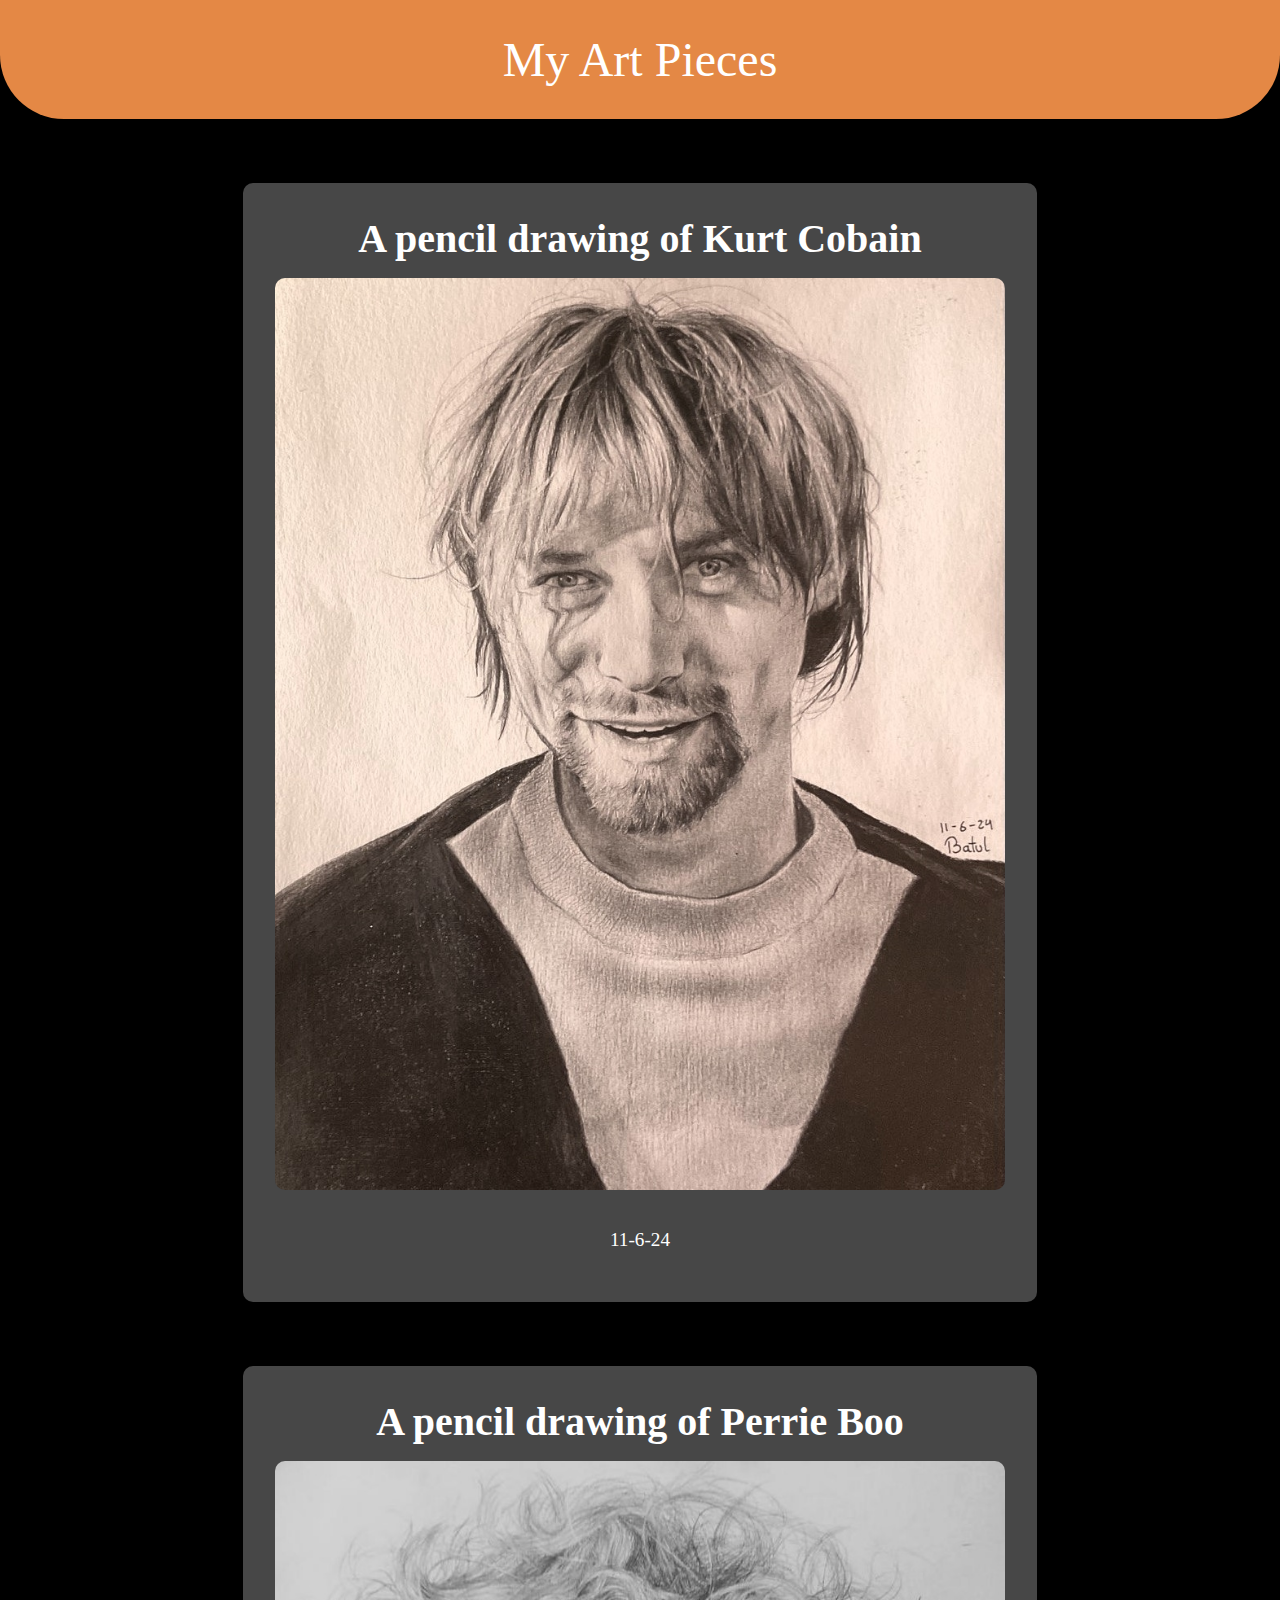
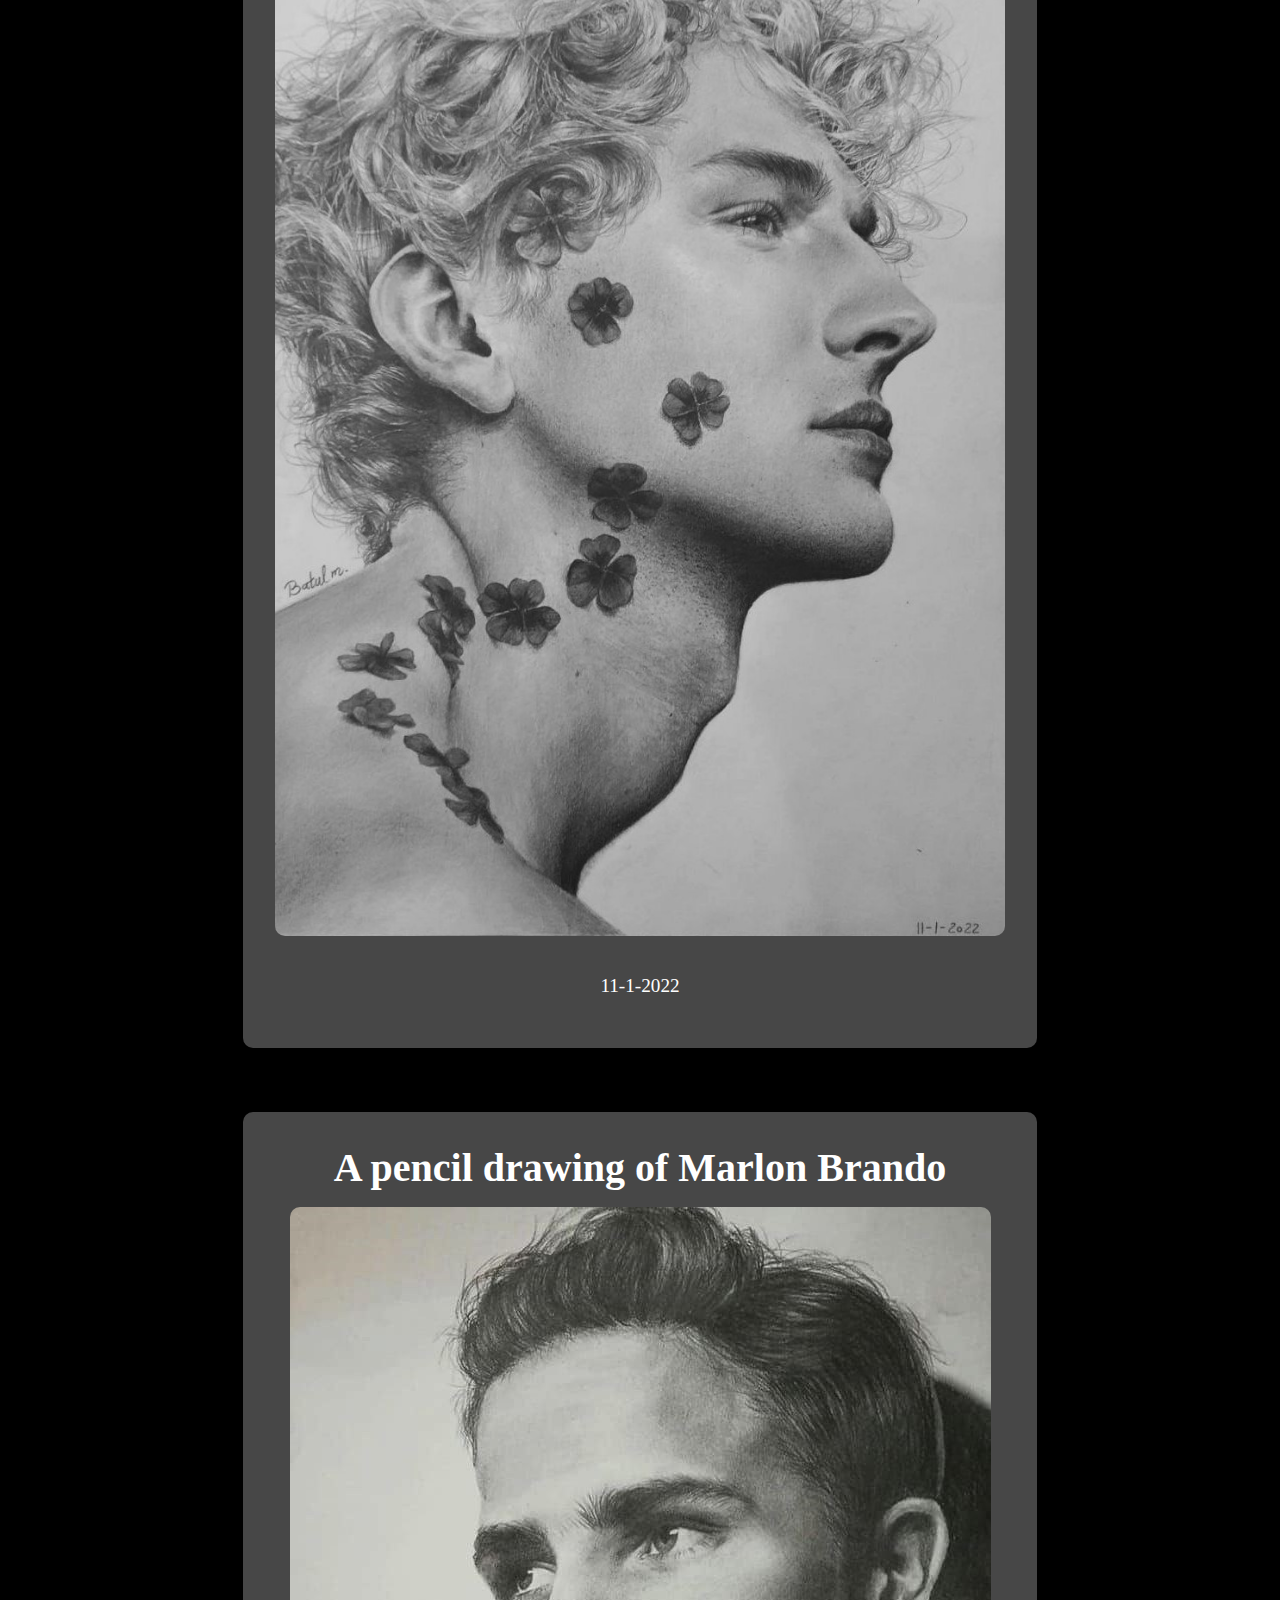
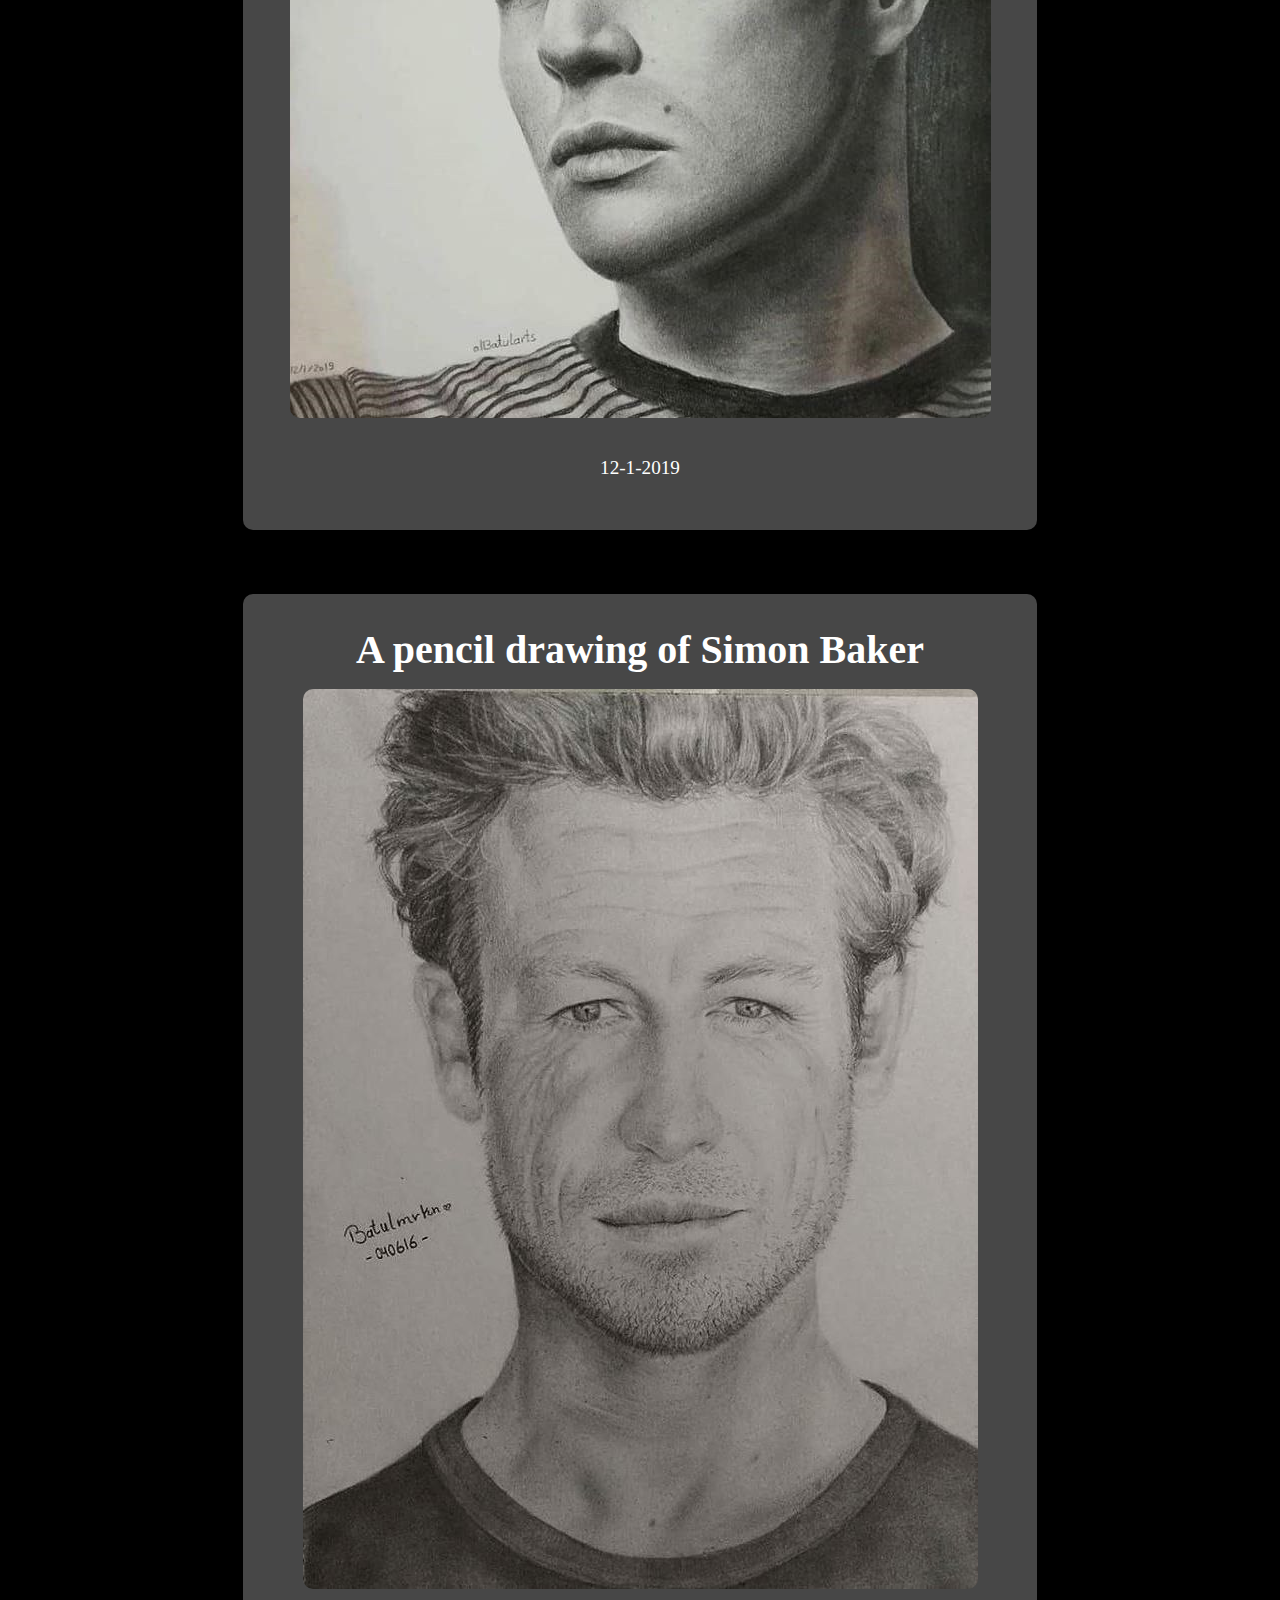
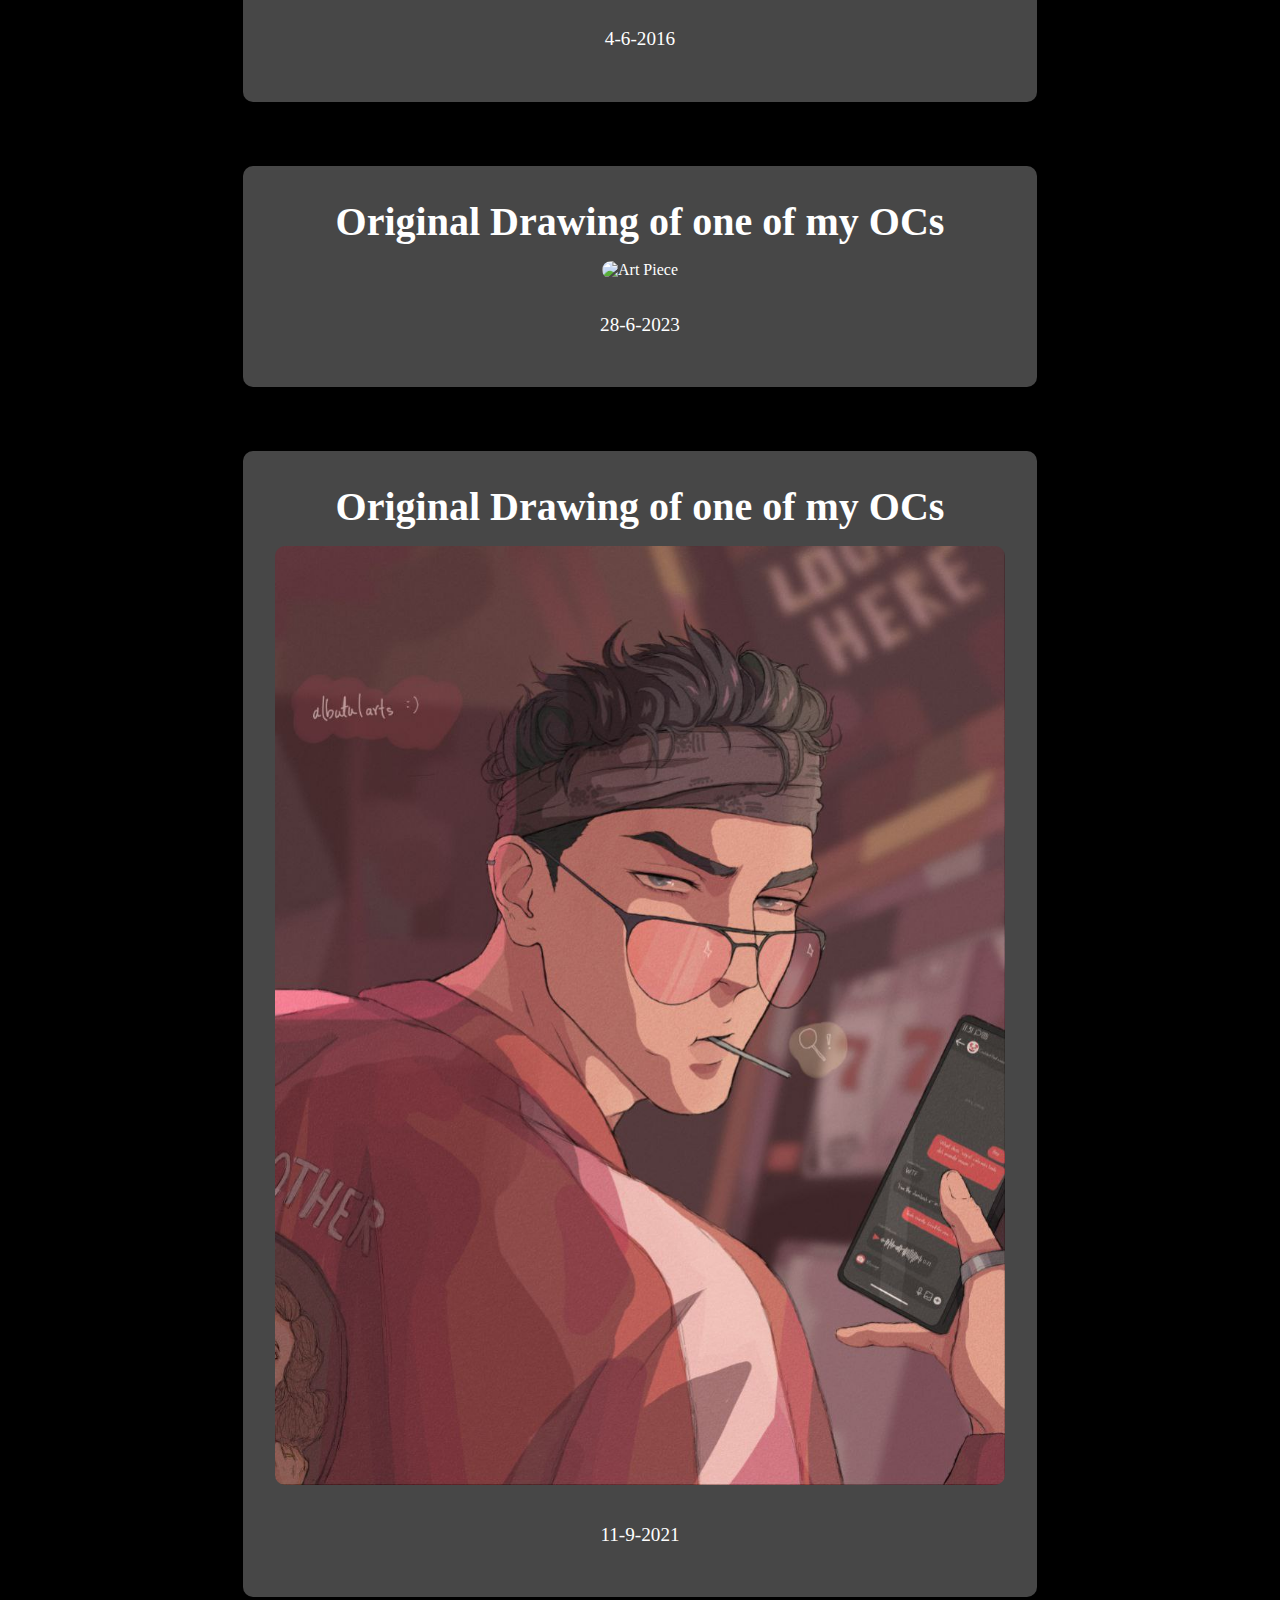
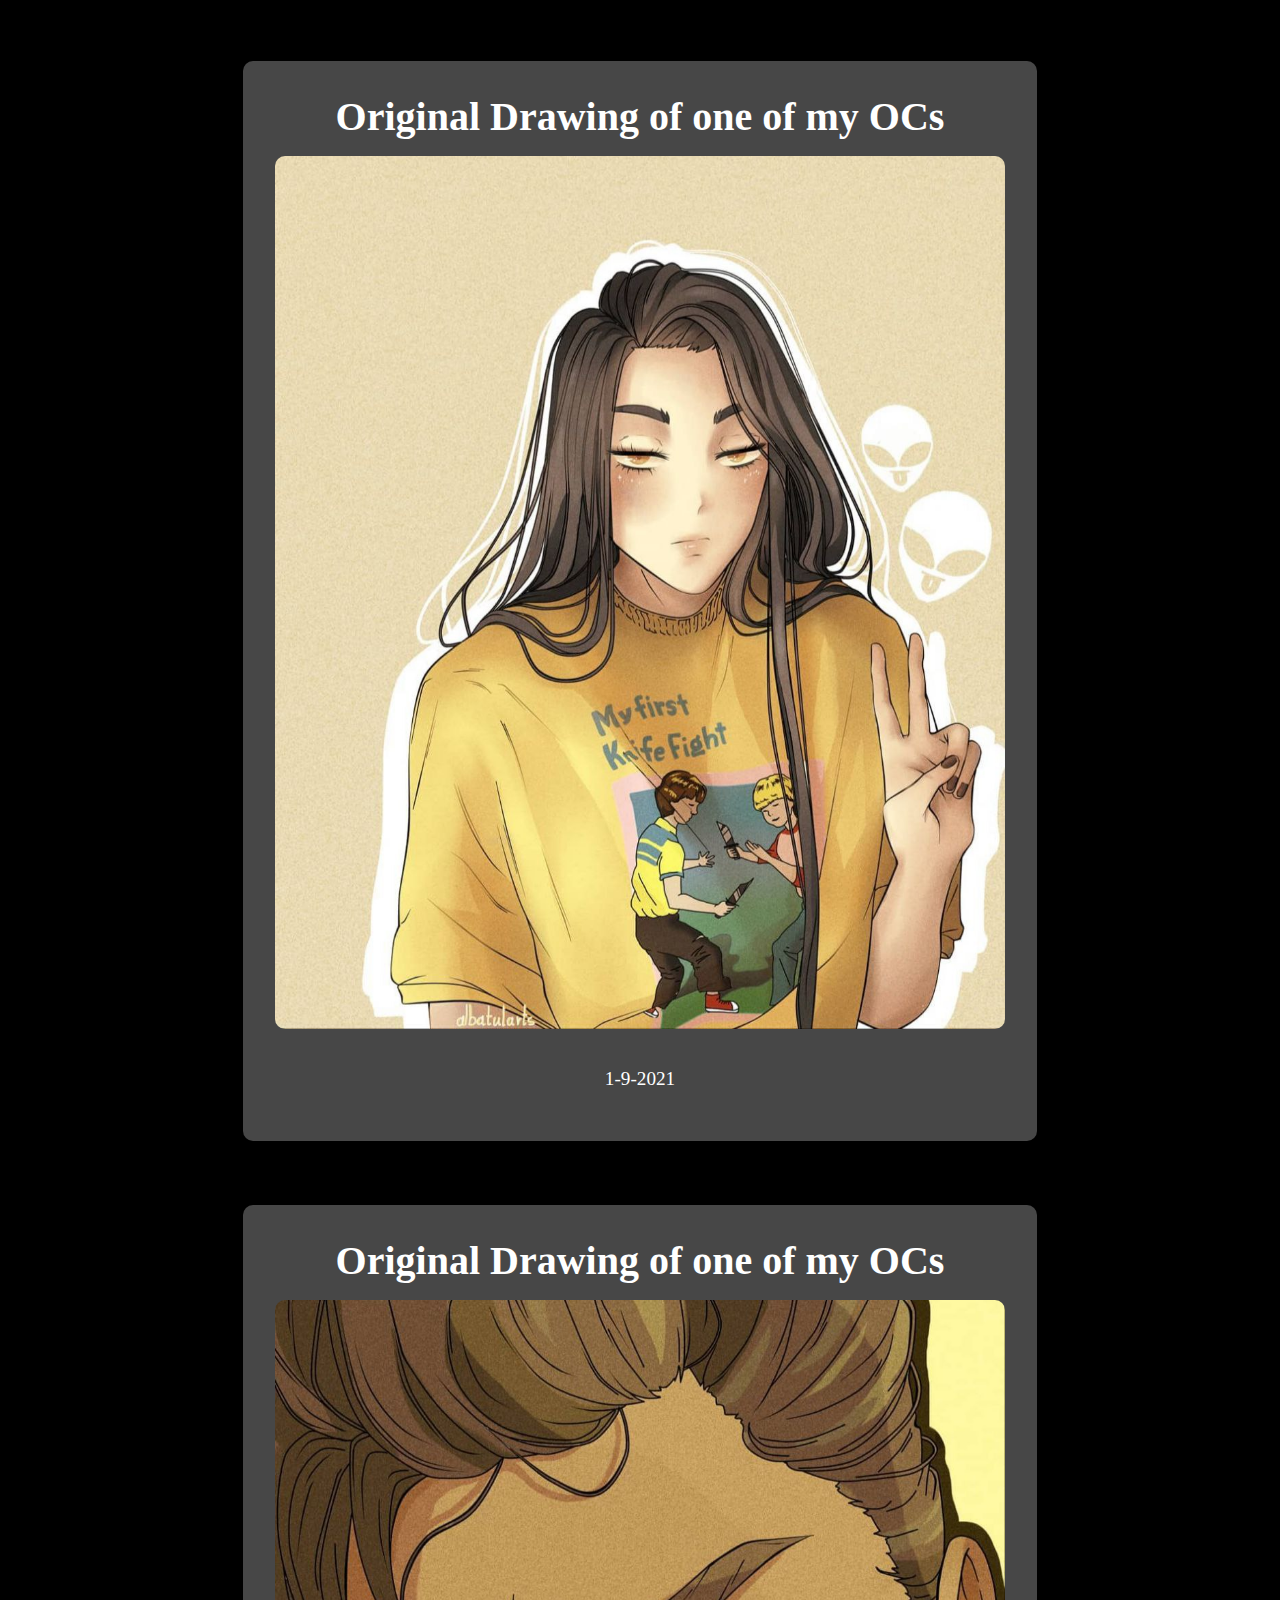
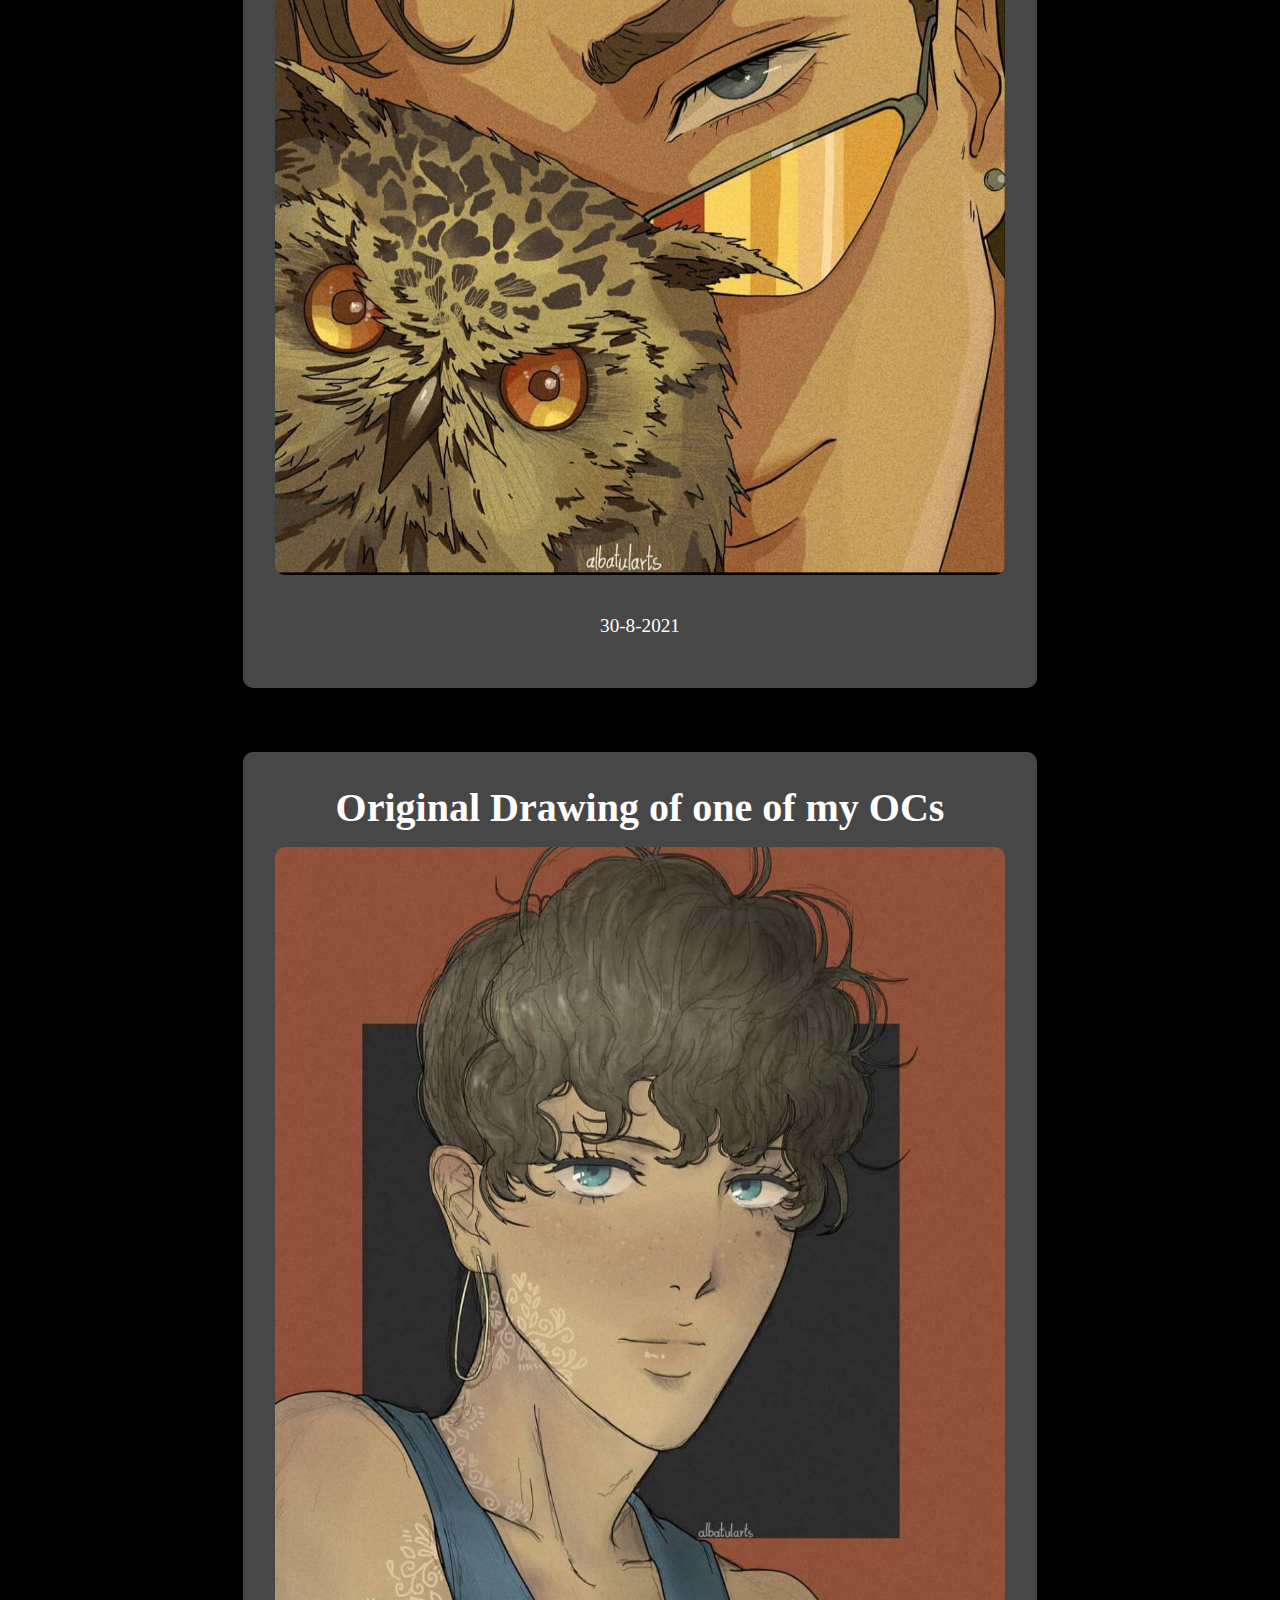
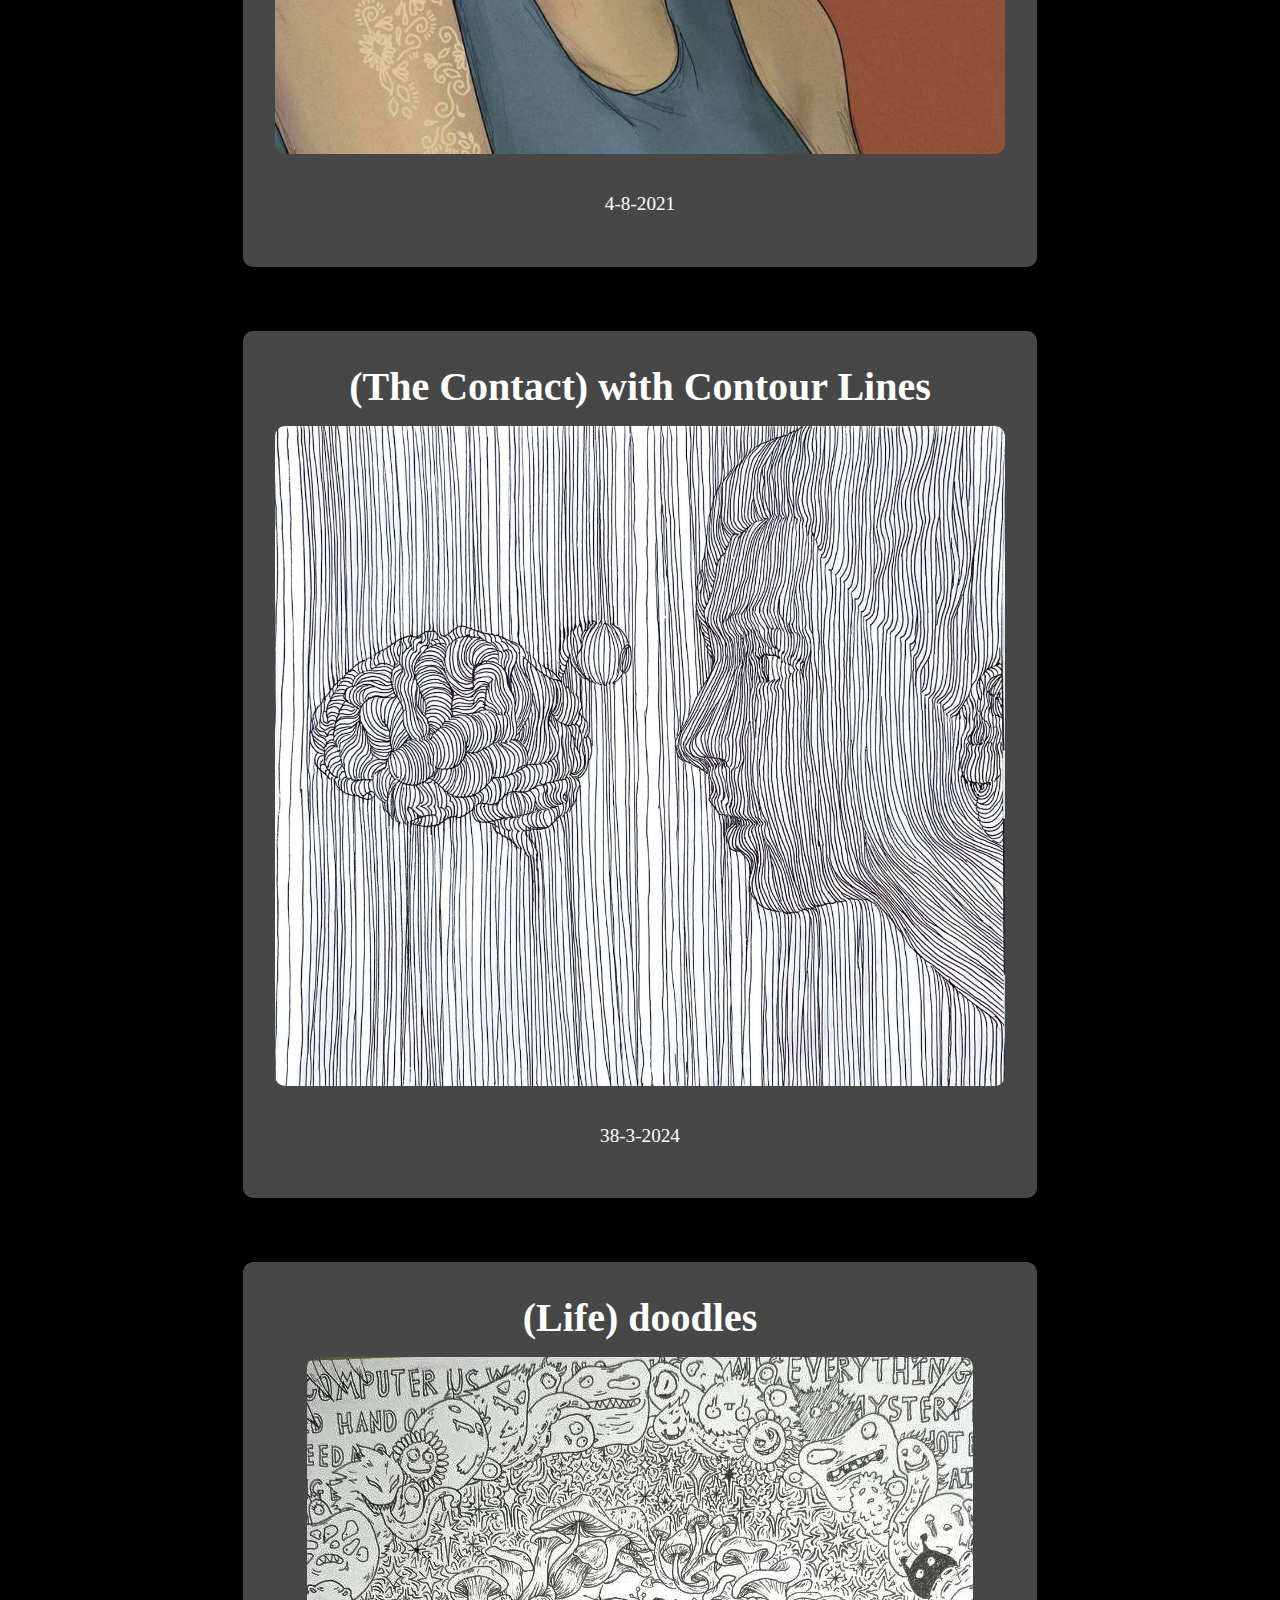
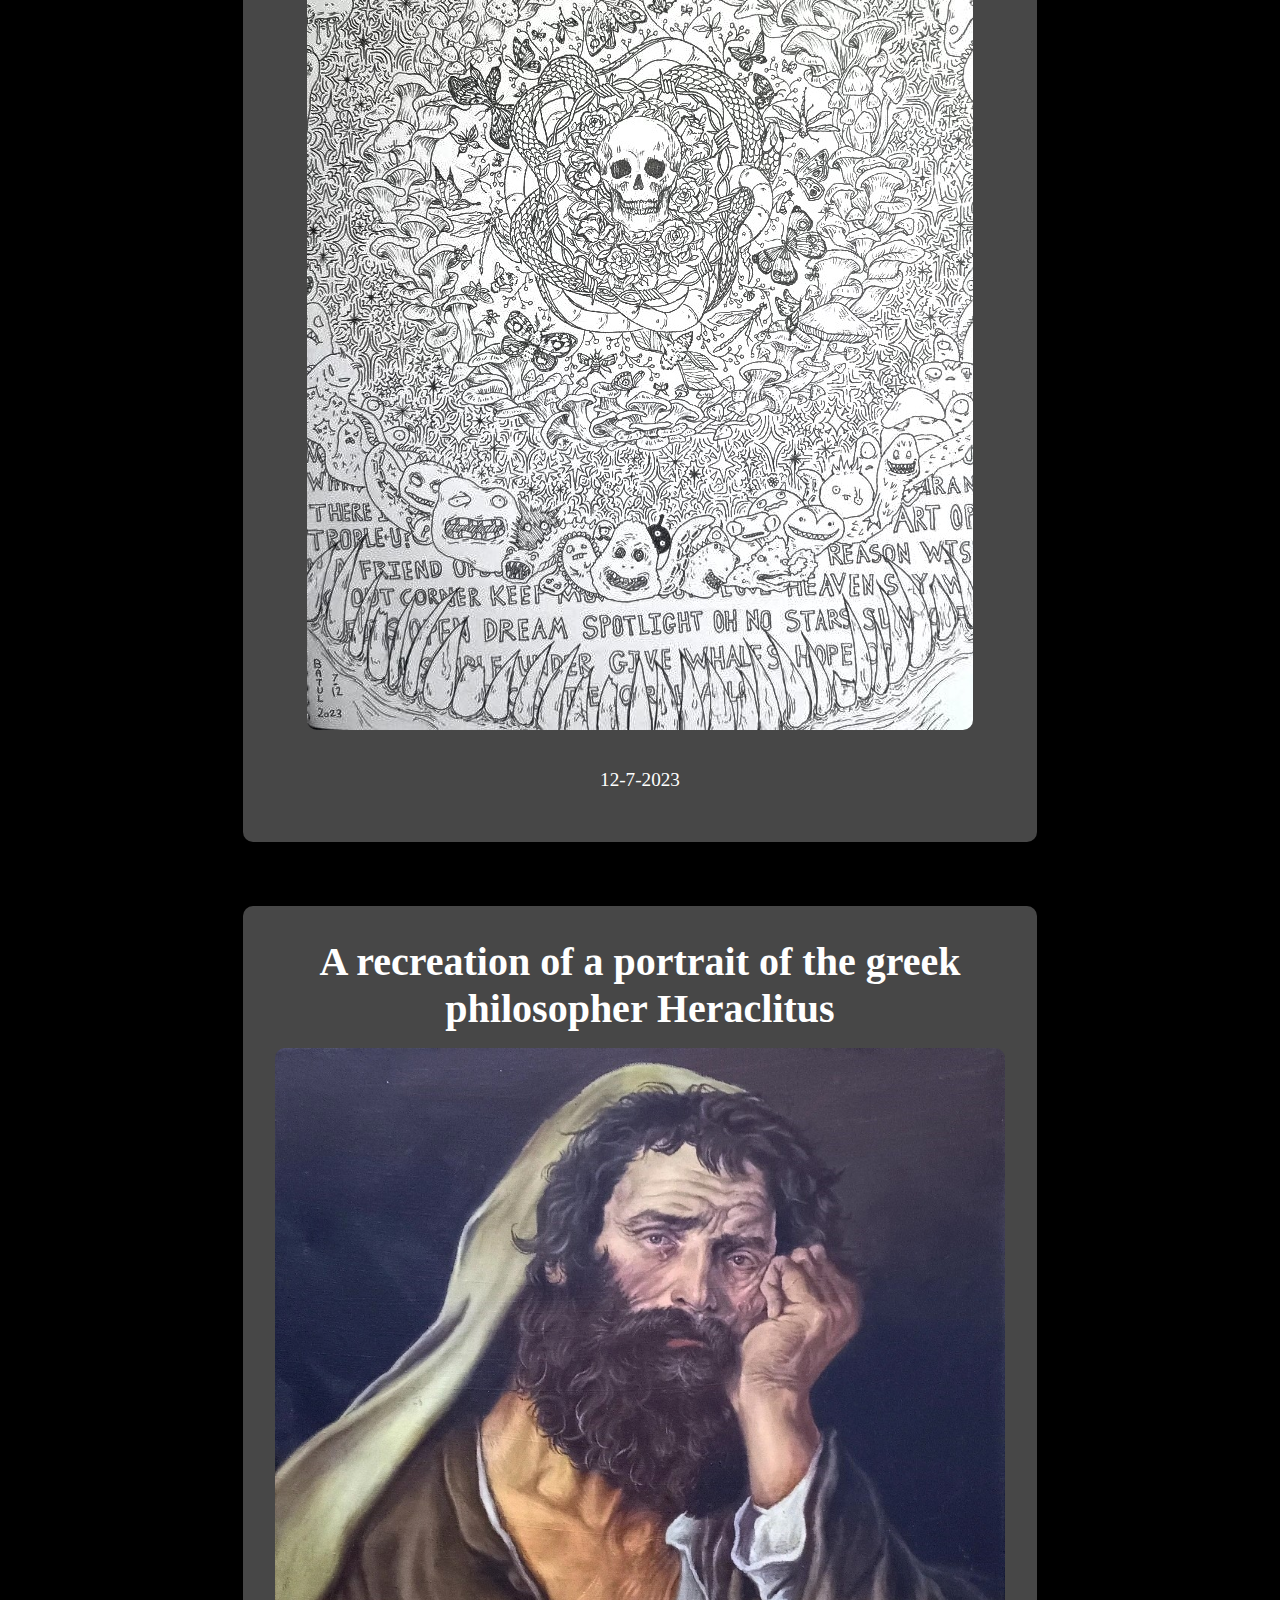
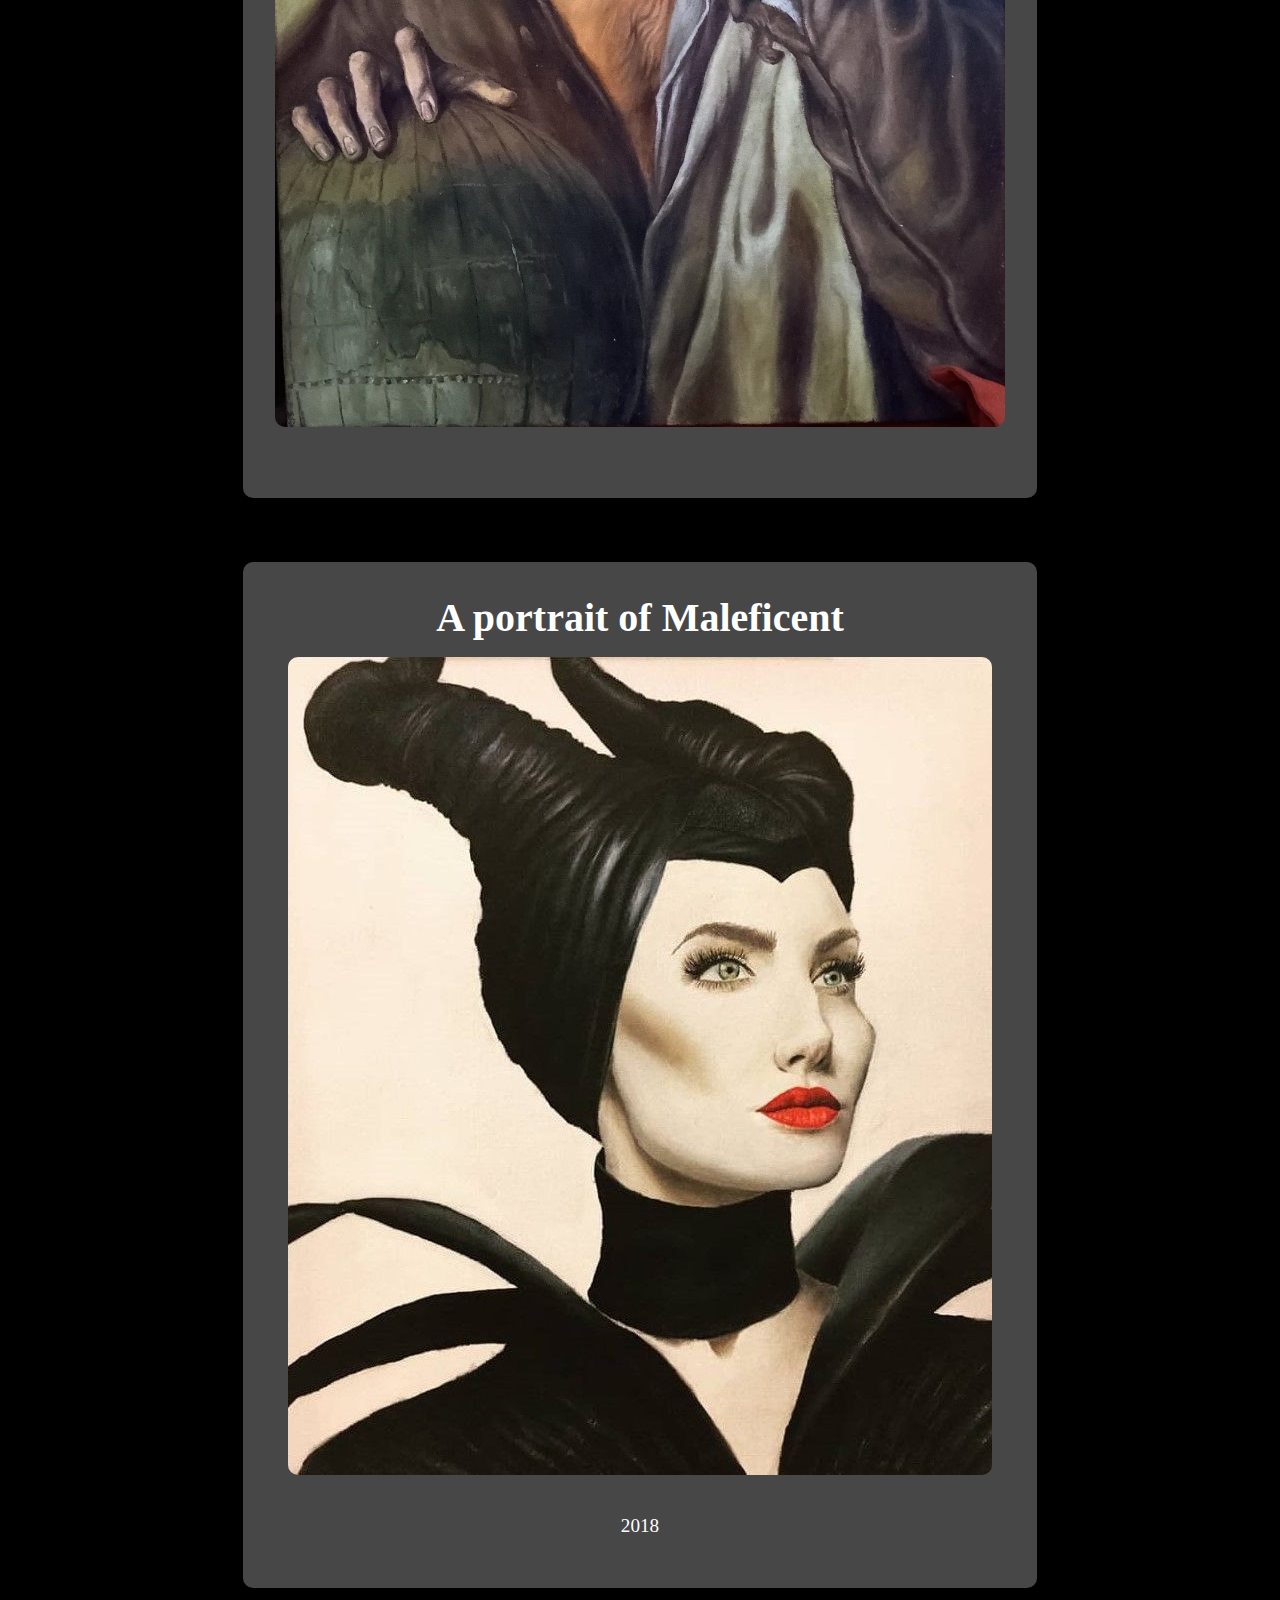
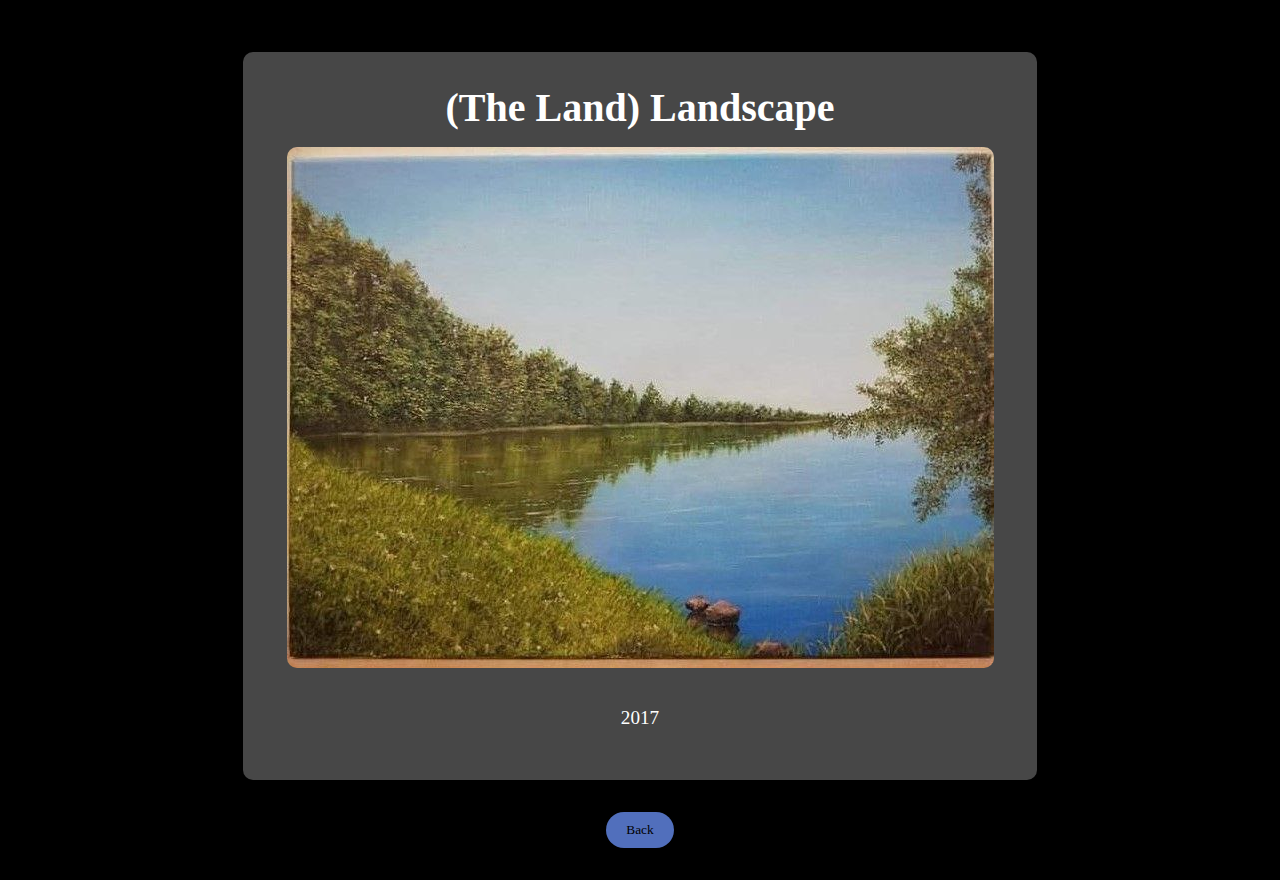
==== html/art.html @ e5536024 "test" ====
<!DOCTYPE html>
<html lang="en">

<head>
    <meta charset="UTF-8">
    <meta name="viewport" content="width=device-width, initial-scale=1.0">
    <title>My Art Pieces</title>
    <link rel="stylesheet" href="../css/style2.css">
</head>

<body>
    <header>
        My Art Pieces
    </header>
    <main>
        <section>
            <h2>A pencil drawing of Kurt Cobain</h2>
            <img src="../img/kurt.jpg" alt="Art Piece">
            <p>11-6-24</p>
        </section>
        <section>
            <h2>A pencil drawing of Perrie Boo</h2>
            <img src="../img/pencilguy.jpeg" alt="Art Piece">
            <p>11-1-2022</p>
        </section>
        <section>
            <h2>A pencil drawing of Marlon Brando</h2>
            <img src="../img/brando.jpeg" alt="Art Piece">
            <p>12-1-2019</p>
        </section>
        <section>
            <h2>A pencil drawing of Simon Baker</h2>
            <img src="../img/simon.jpeg" alt="Art Piece">
            <p>4-6-2016</p>
        </section>


        <section>
            <h2>Original Drawing of one of my OCs</h2>
            <img src="../img/guitarguy.jpg" alt="Art Piece">
            <p>28-6-2023</p>
        </section>
        <section>
            <h2>Original Drawing of one of my OCs</h2>
            <img src="../img/redguy.jpeg" alt="Art Piece">
            <p>11-9-2021</p>
        </section>
        <section>
            <h2>Original Drawing of one of my OCs</h2>
            <img src="../img/yellowgirl.jpeg" alt="Art Piece">
            <p>1-9-2021</p>
        </section>
        <section>
            <h2>Original Drawing of one of my OCs</h2>
            <img src="../img/owlguy.jpeg" alt="Art Piece">
            <p>30-8-2021</p>
        </section>
        <section>
            <h2>Original Drawing of one of my OCs</h2>
            <img src="../img/bluegirl.jpeg" alt="Art Piece">
            <p>4-8-2021</p>
        </section>


        <section>
            <h2>(The Contact) with Contour Lines</h2>
            <img src="../img/lines.jpeg" alt="Art Piece">
            <p>38-3-2024</p>
        </section>
        <section>
            <h2>(Life) doodles</h2>
            <img src="../img/doodle.jpeg" alt="Art Piece">
            <p>12-7-2023</p>
        </section>

        <section>
            <h2>A recreation of a portrait of the greek philosopher Heraclitus </h2>
            <img src="../img/heraclitus.jpg" alt="Art Piece">
            <p></p>
        </section>
        <section>
            <h2>A portrait of Maleficent</h2>
            <img src="../img/malif.jpeg" alt="Art Piece">
            <p>2018</p>
        </section>
        <section>
            <h2>(The Land) Landscape</h2>
            <img src="../img/land.jpeg" alt="Art Piece">
            <p>2017</p>
        </section>
        <a href="../home.html">
            <button>Back</button>
        </a>
    </main>

</body>

</html>
---- css/style2.css ----
:root {
    --primary: #474747;
    --secondary: #516FBC;
    --third: #000000;
    --forth: #E48845;
    --fifth: #ffffff;
}

body {
    margin: 0;
    padding: 0;
    background-color: var(--third);
    color: var(--fifth);

}

header {
    background-color: var(--forth);
    color: var(--fifth);
    padding: 2rem;
    text-align: center;
    font-size: 3rem;
    border-radius: 0rem 0rem 4rem 4rem;
    font-family: 'broadway';

}

main {
    padding: 2rem;
    display: flex;
    flex-direction: column;
    align-items: center;
}

section {
    width: 60%;
    max-width: 1200px;
    margin: 2rem 0;
    background-color: var(--primary);
    border-radius: 10px;
    box-shadow: 0 4px 8px rgba(0, 0, 0, 0.1);
    padding: 2rem;
    text-align: center;
}

h2 {
    font-size: 2.5em;
    color: var(--fifth);
    margin-bottom: 1rem;
    margin-top: 0rem;
    font-family: 'broadway';

}

p {
    font-size: 1.2em;
    color: var(--fifth);
    font-family: Copperplate, "Copperplate Gothic", fantasy;

}

img {
    max-width: 100%;
    border-radius: 10px;
    margin-bottom: 1rem;
}

button {
    padding: 10px 20px;
    border: none;
    background: var(--secondary);
    color: var(--third);
    border-radius: 2rem;
    cursor: pointer;
    transition: background 0.3s;
    font-family: Copperplate, "Copperplate Gothic", fantasy;

}

button:hover {
    background: var(--fifth);
}

.icon-link {
    font-size: 2em;
    color: var(--secondary);
    transition: transform 0.3s, color 0.3s;
}

.icon-link:hover {
    transform: scale(1.1);
    color: var(--forth);
}
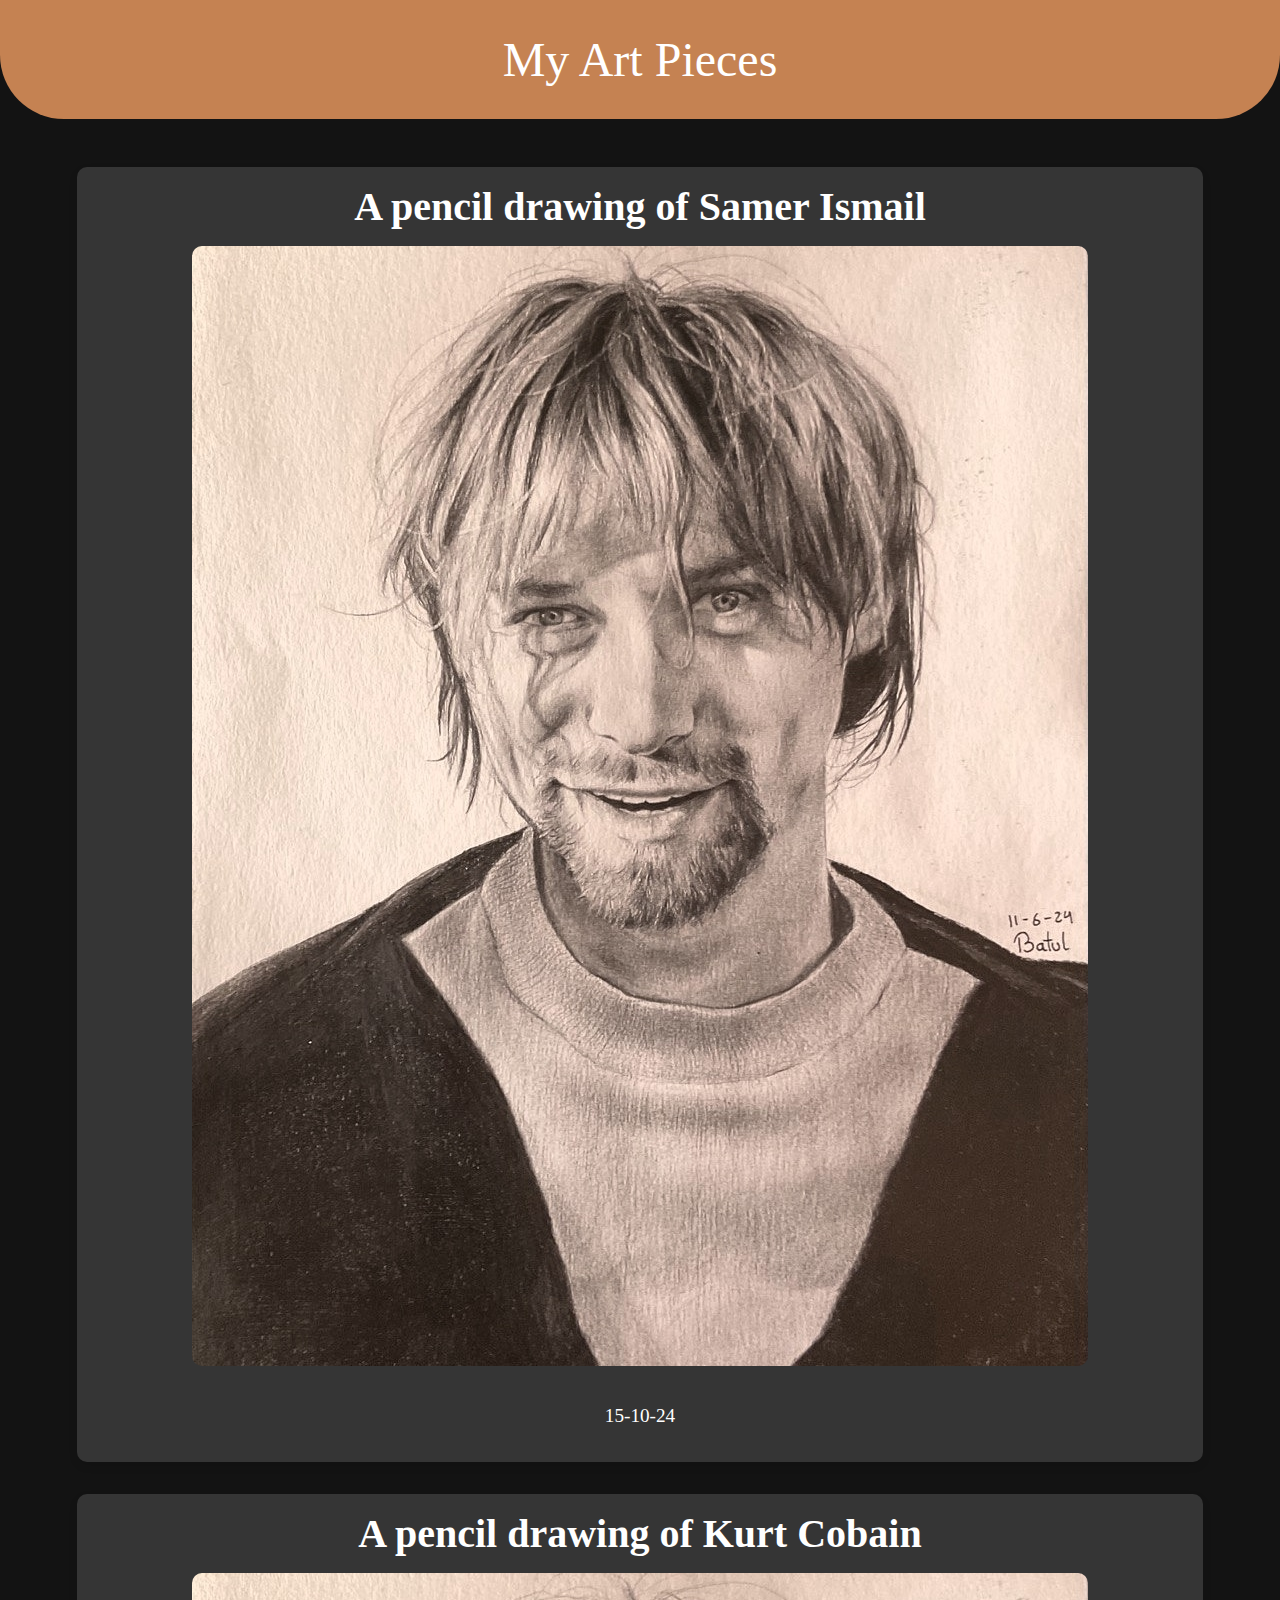
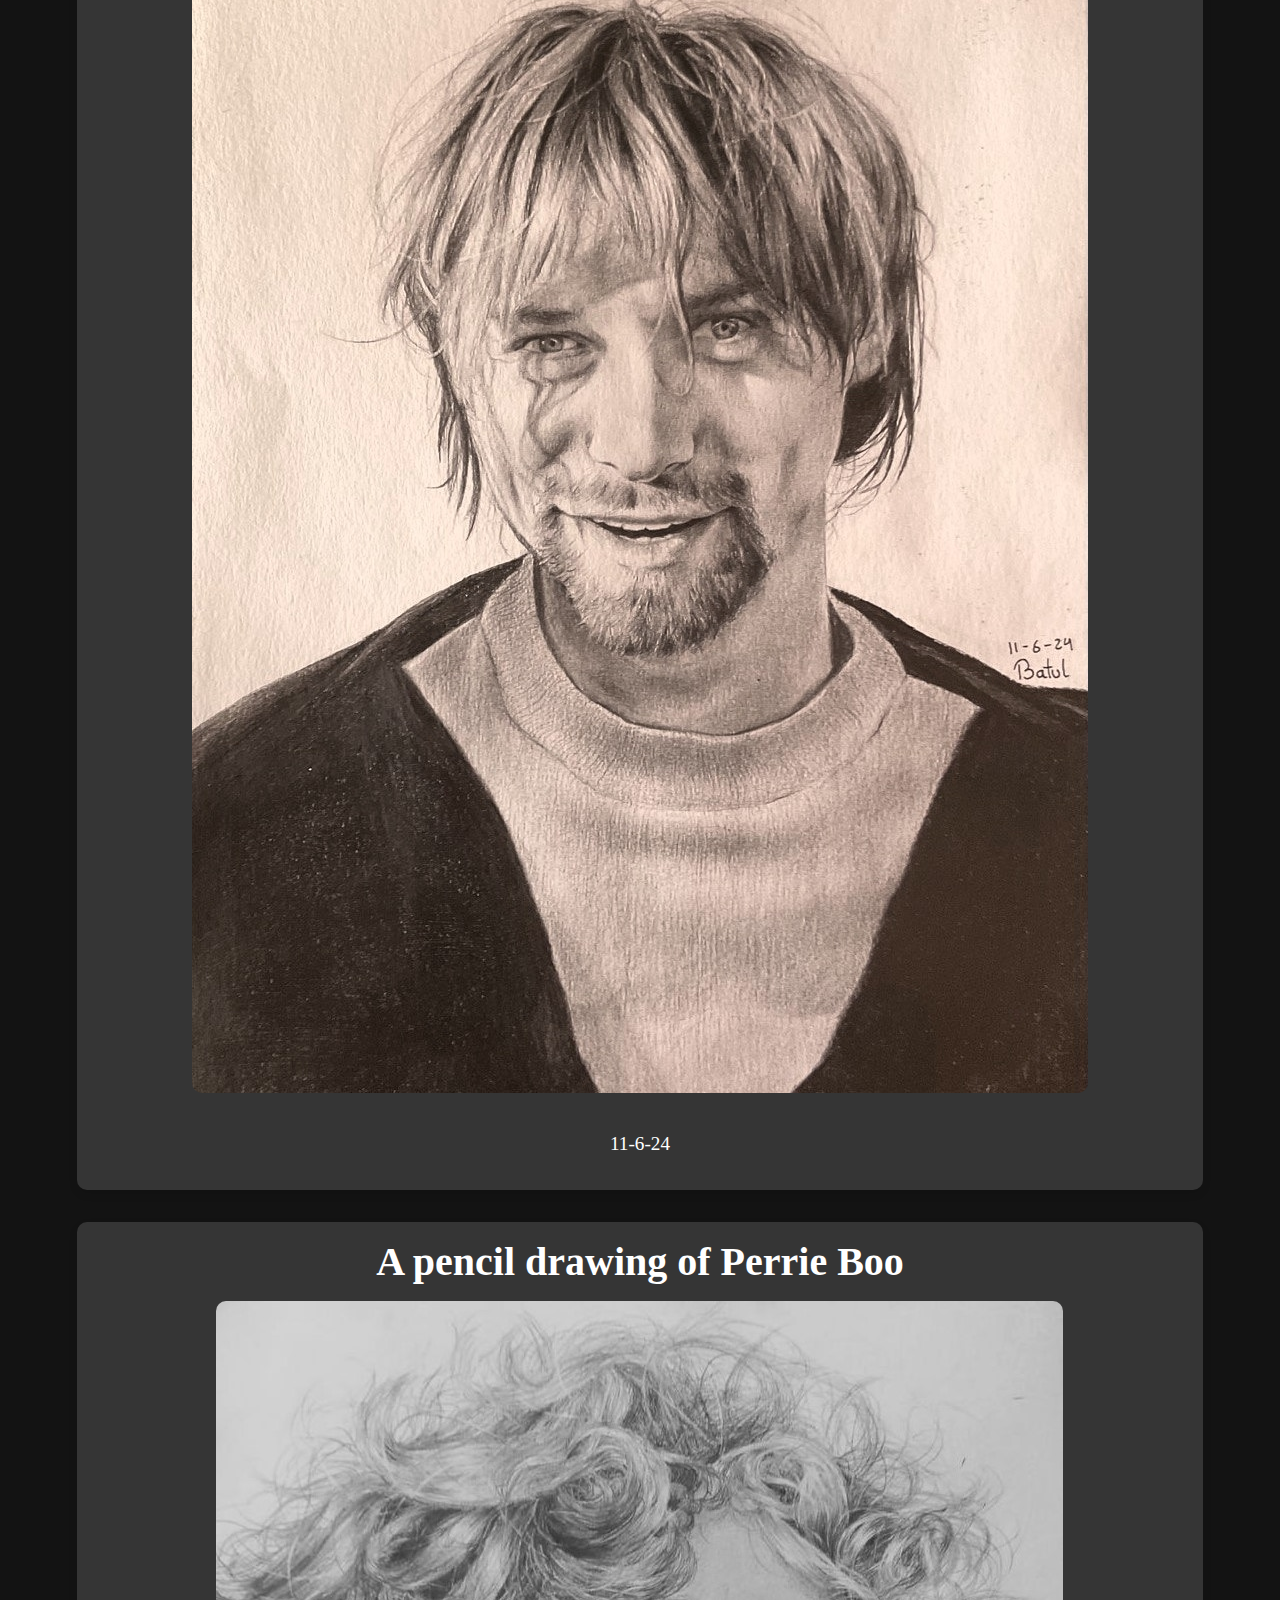
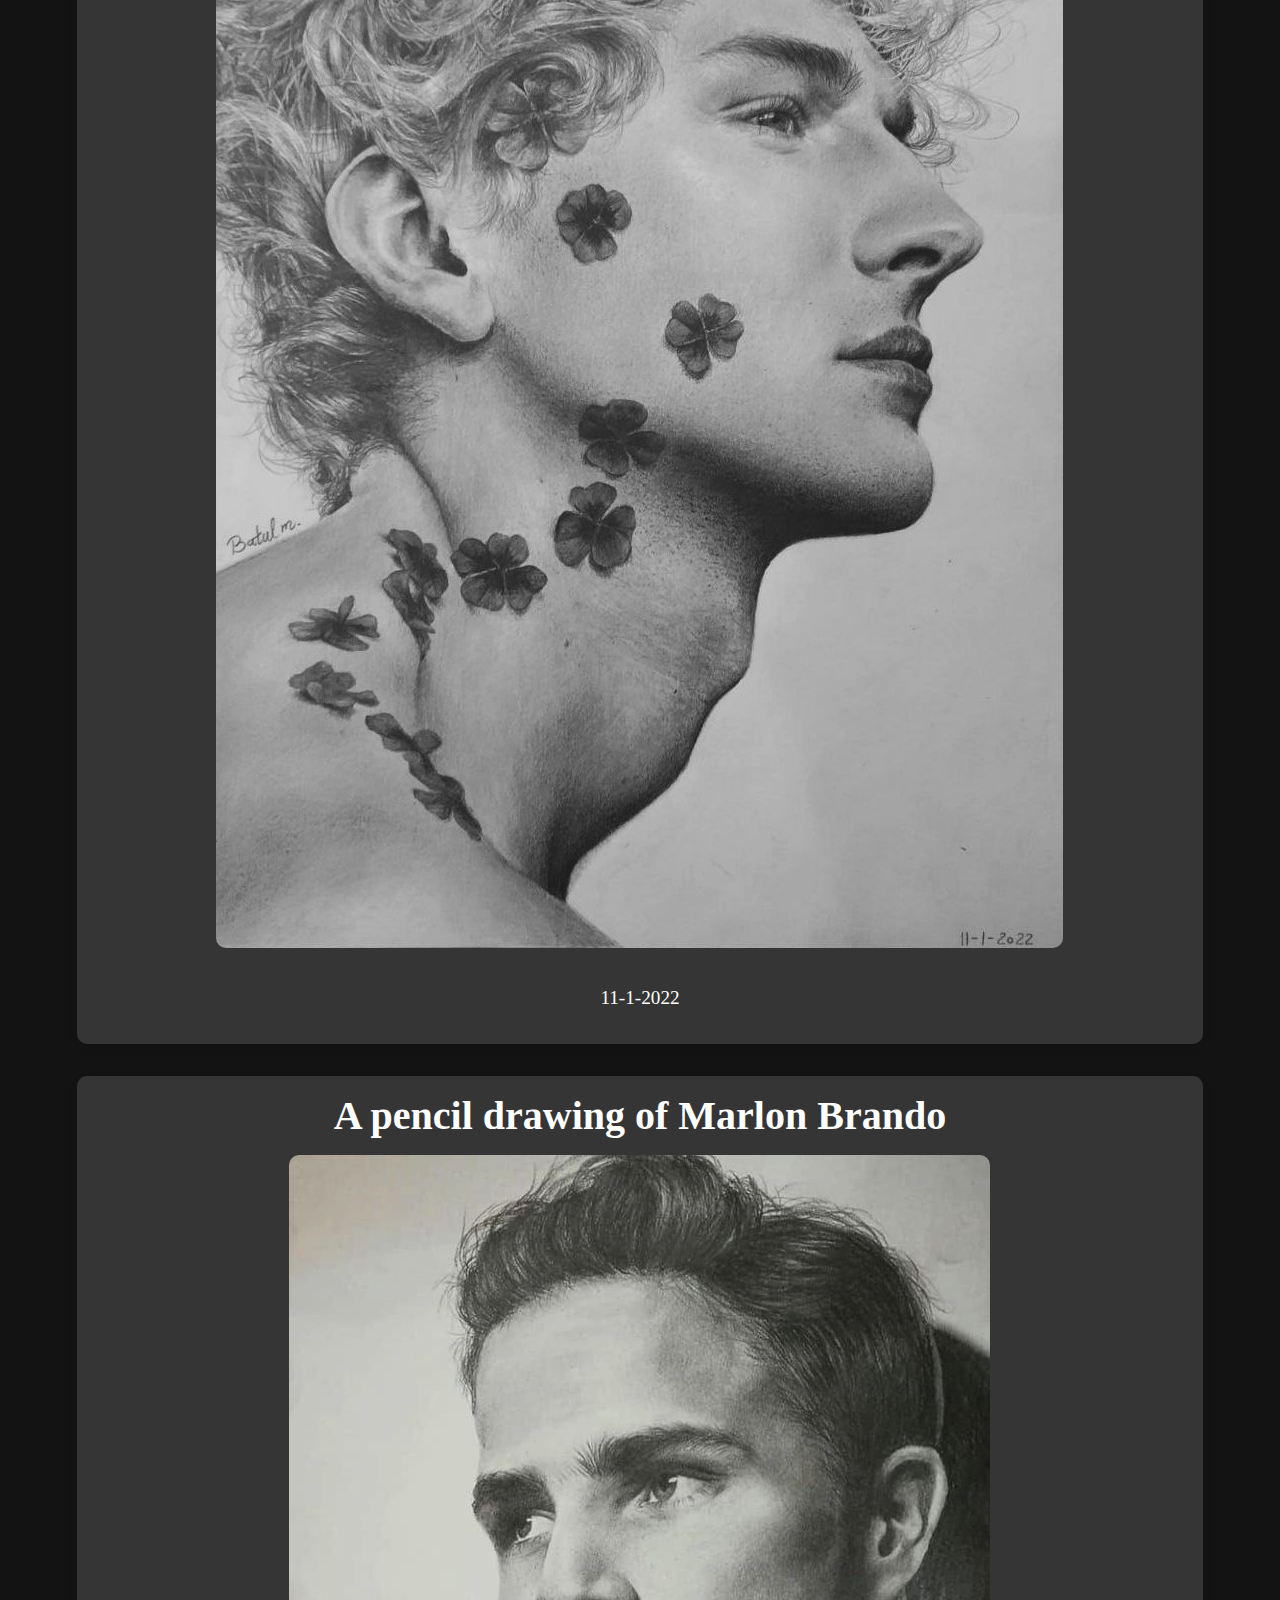
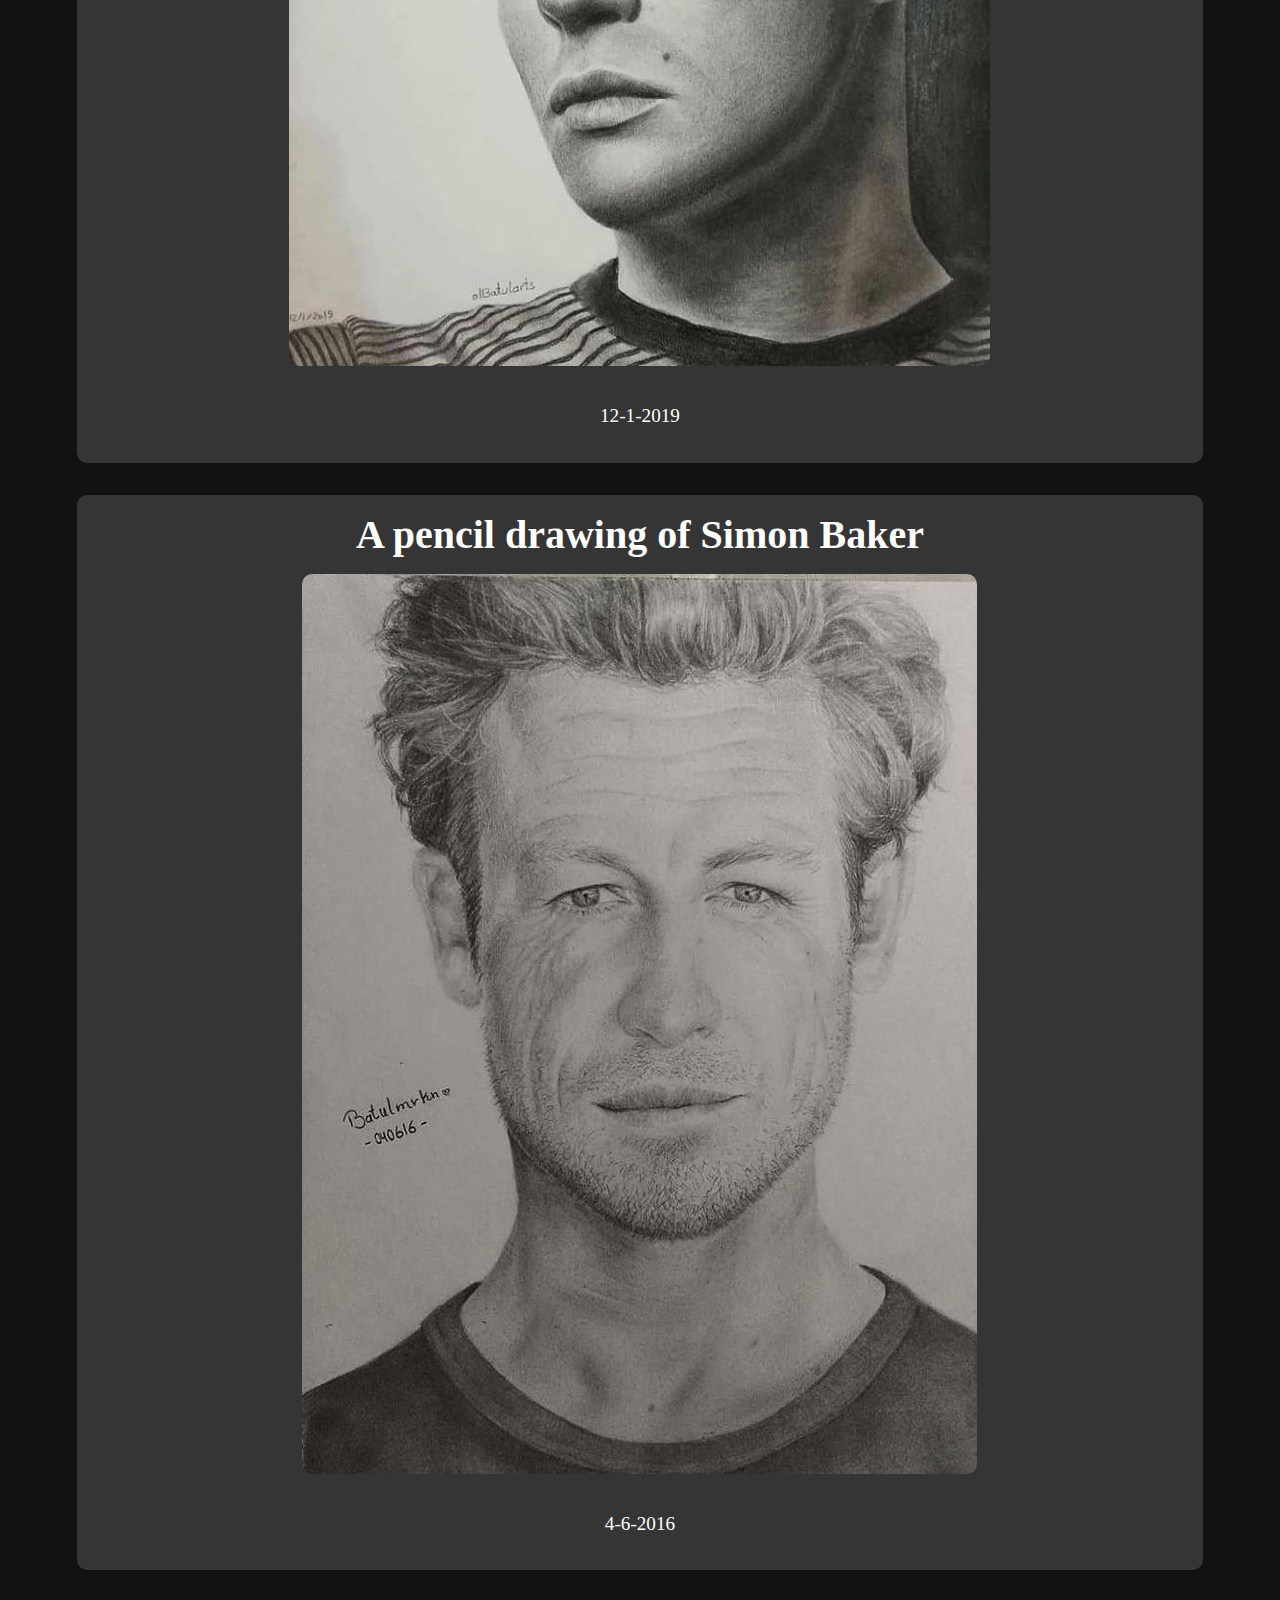
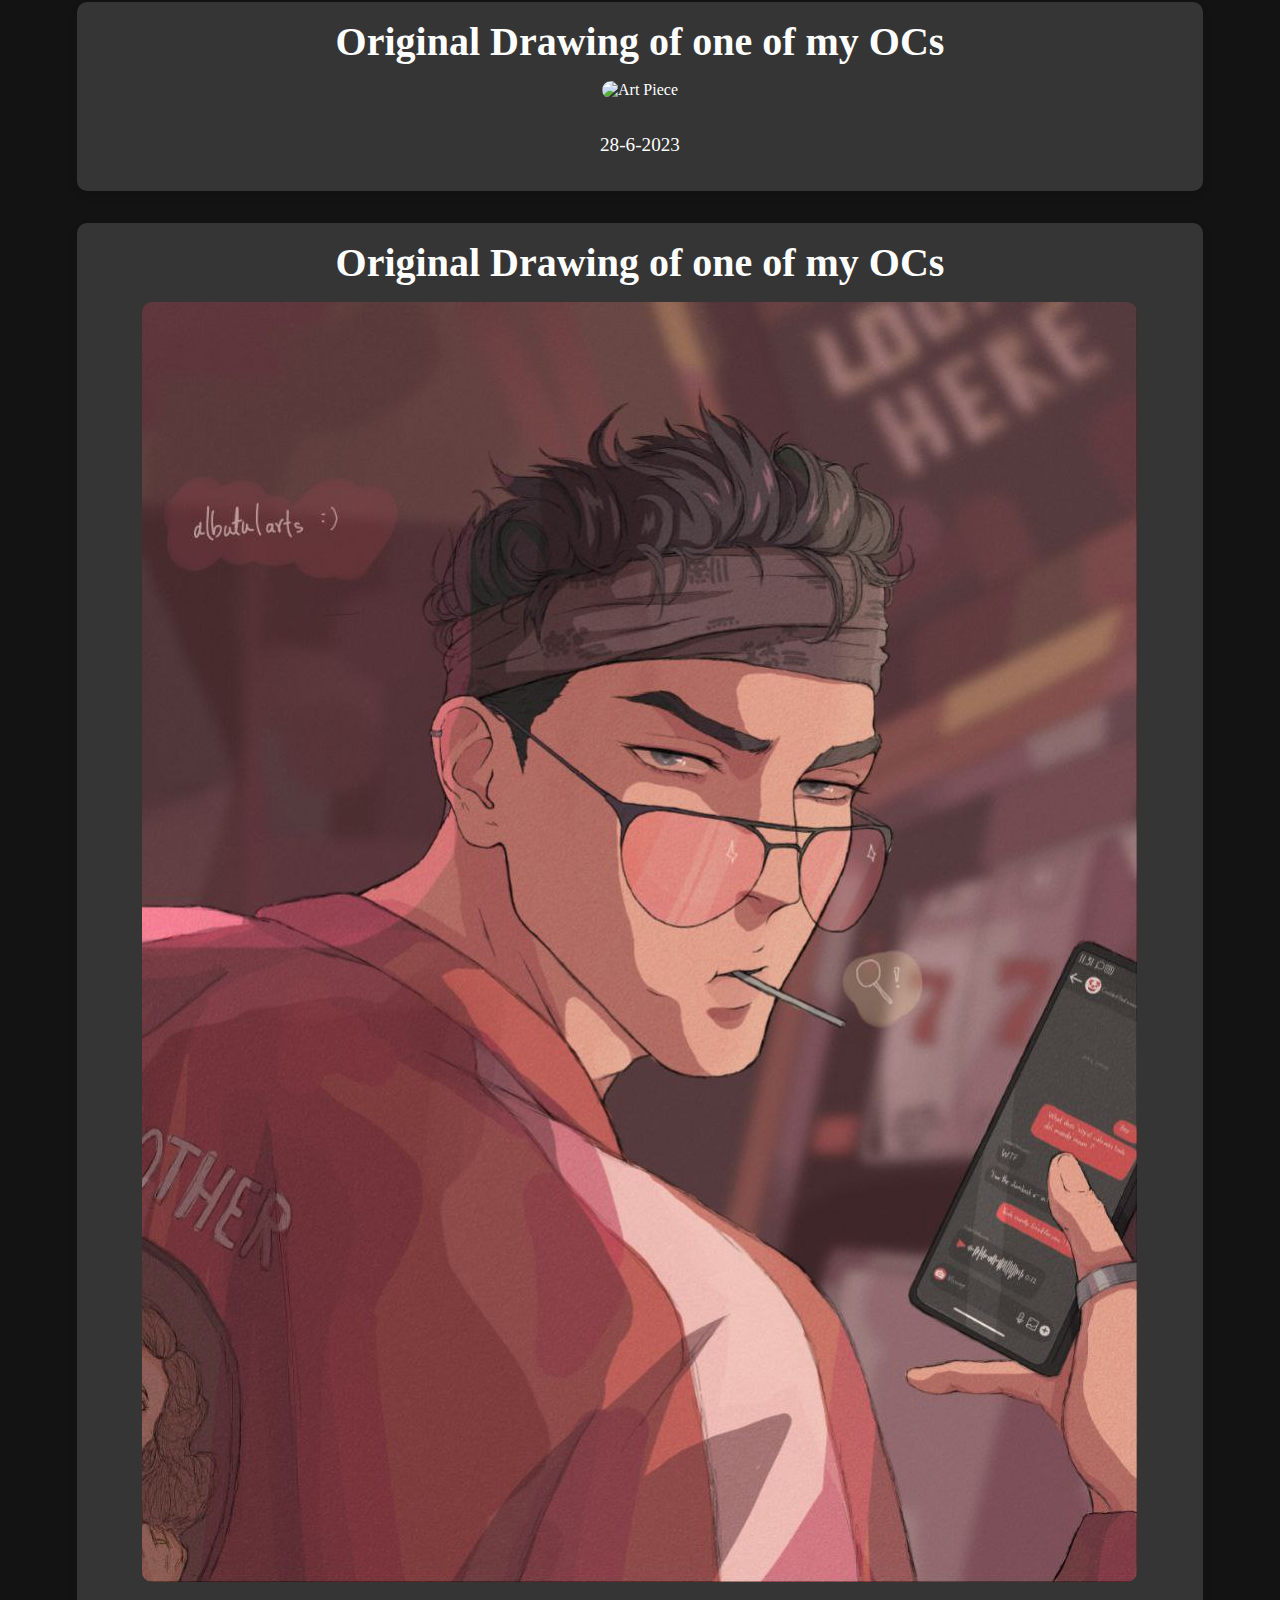
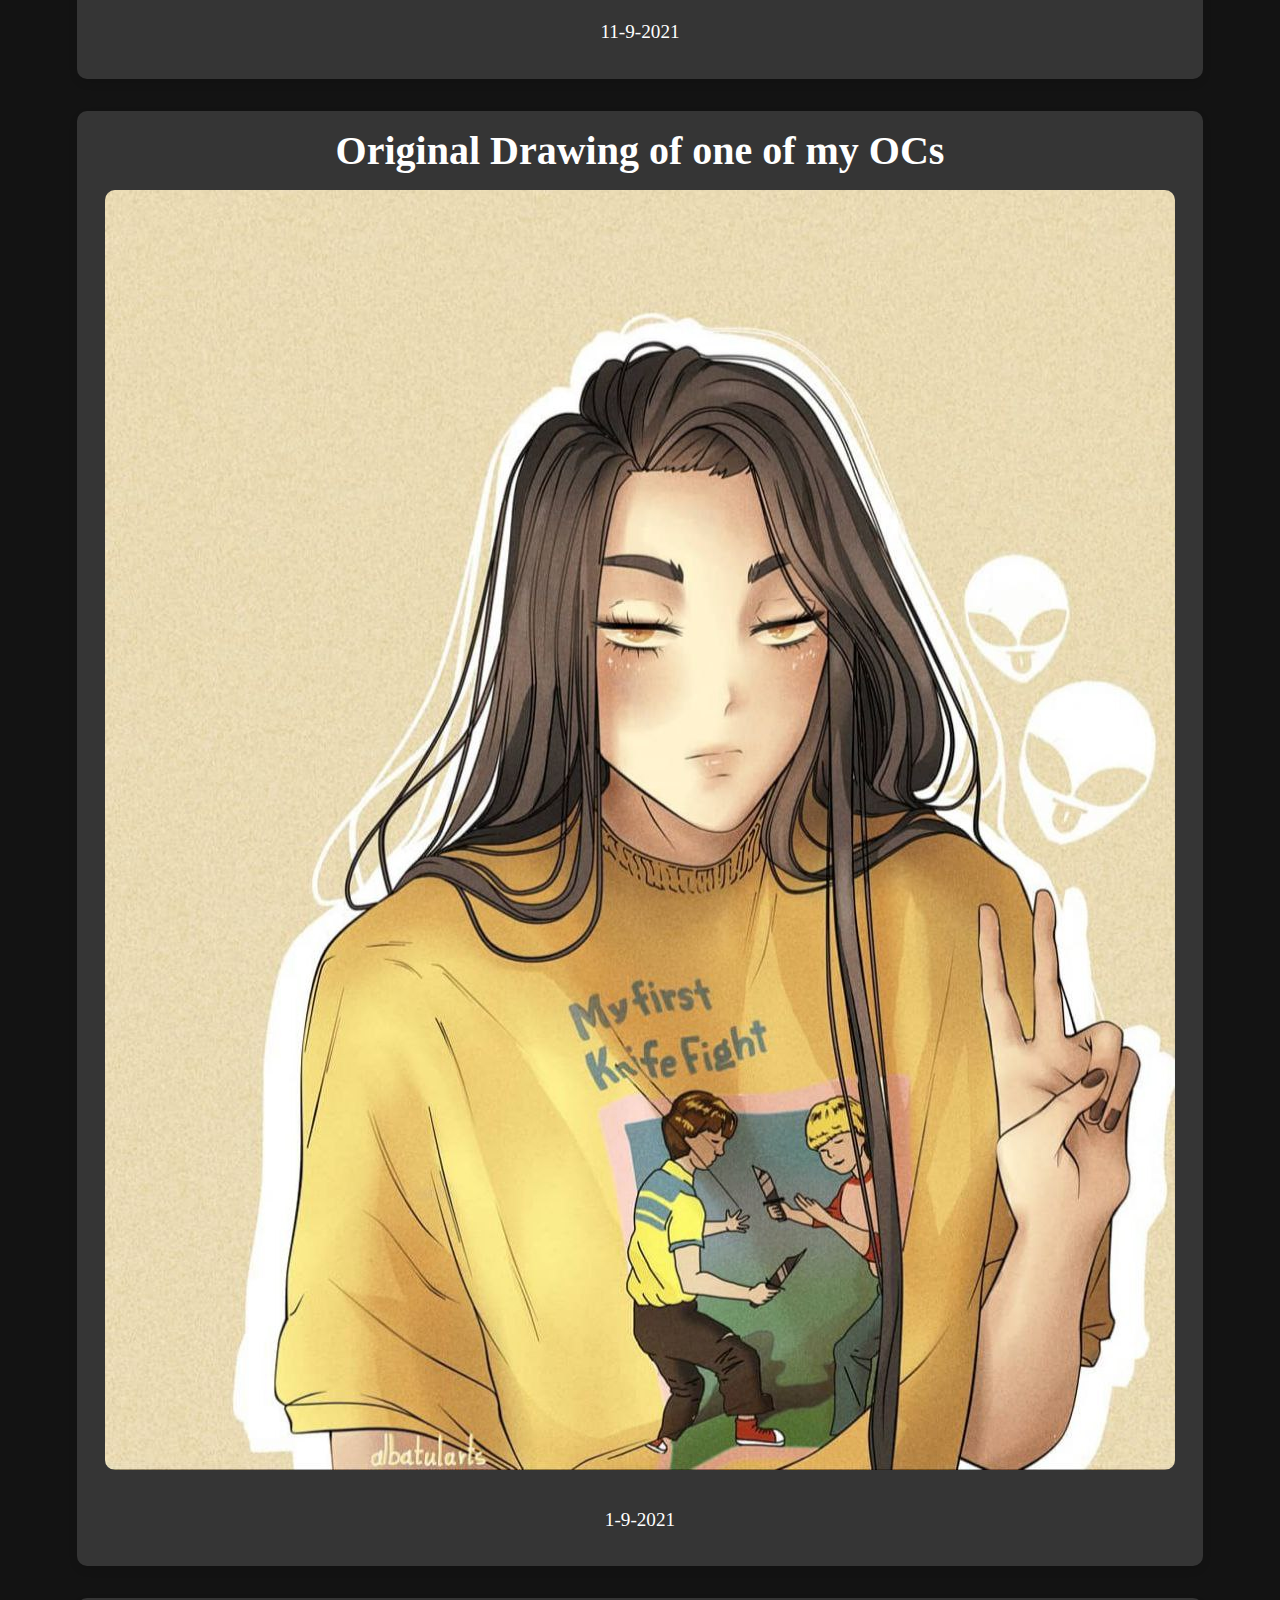
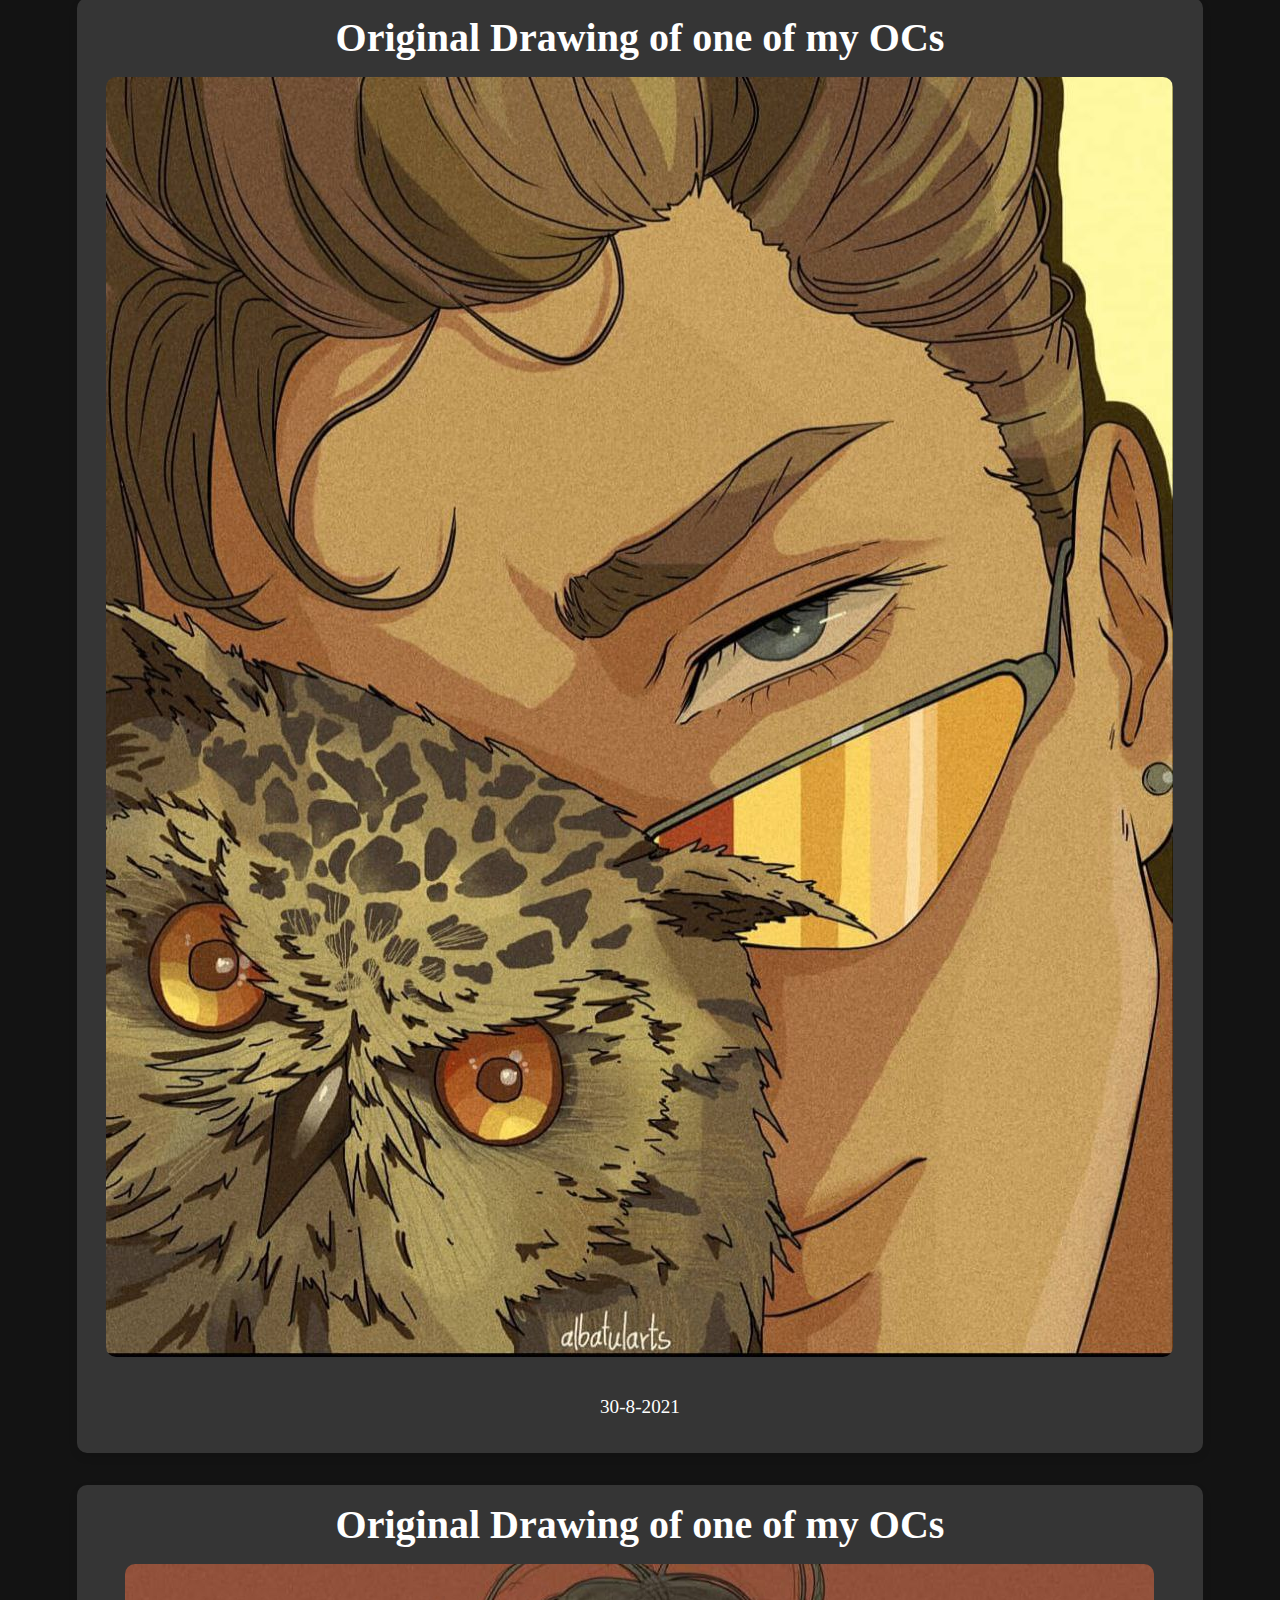
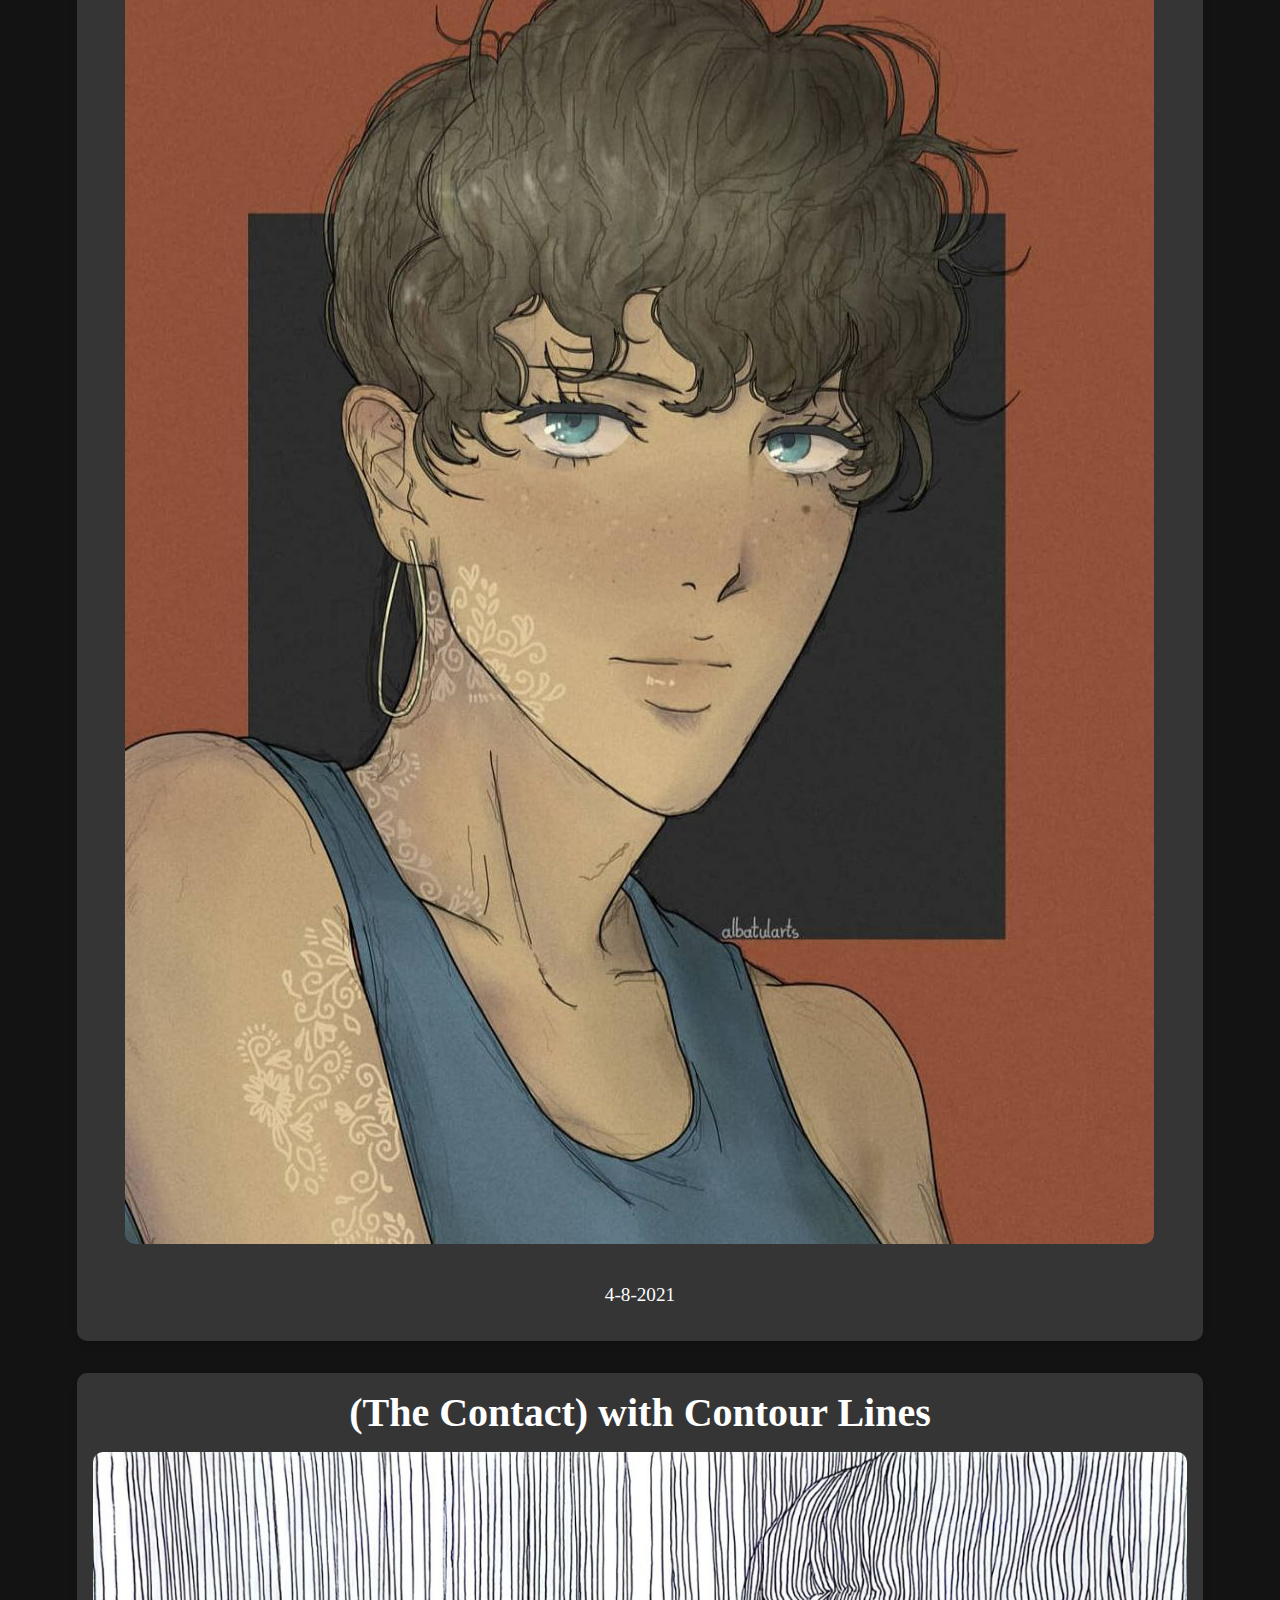
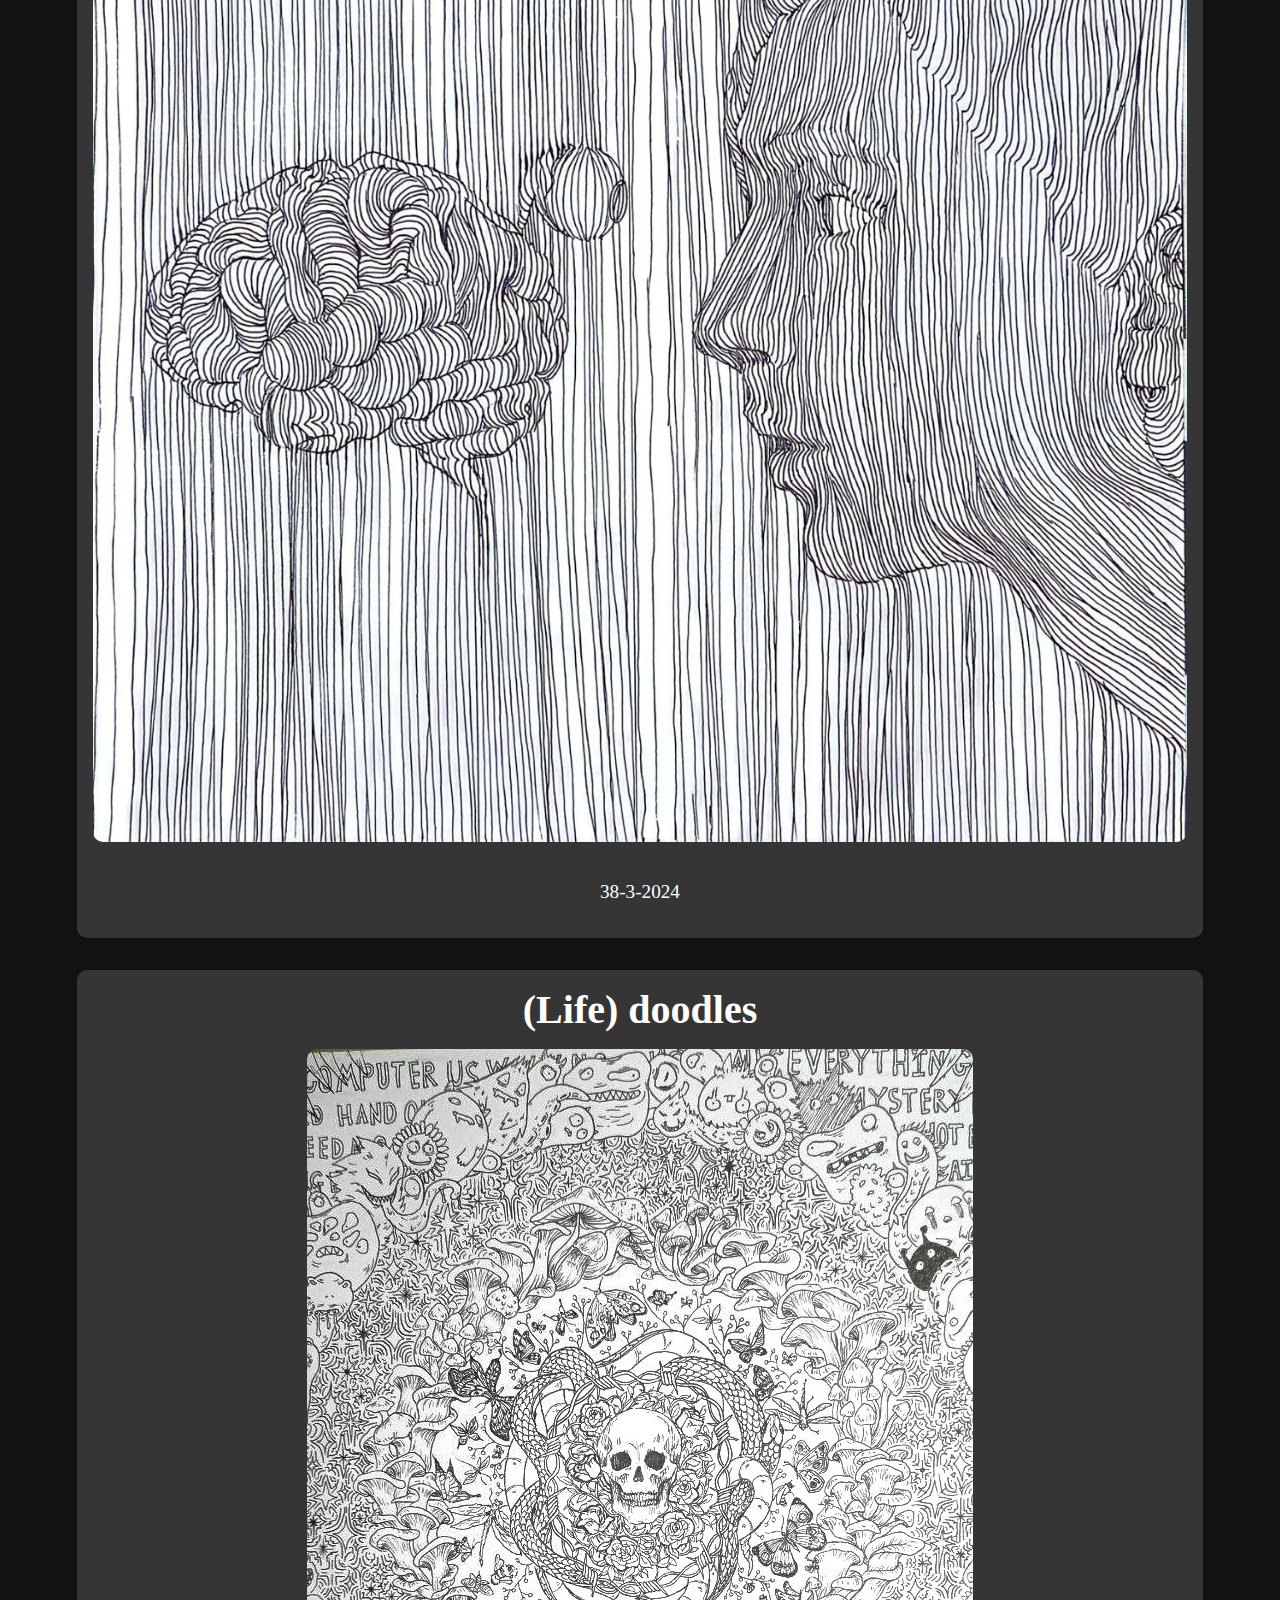
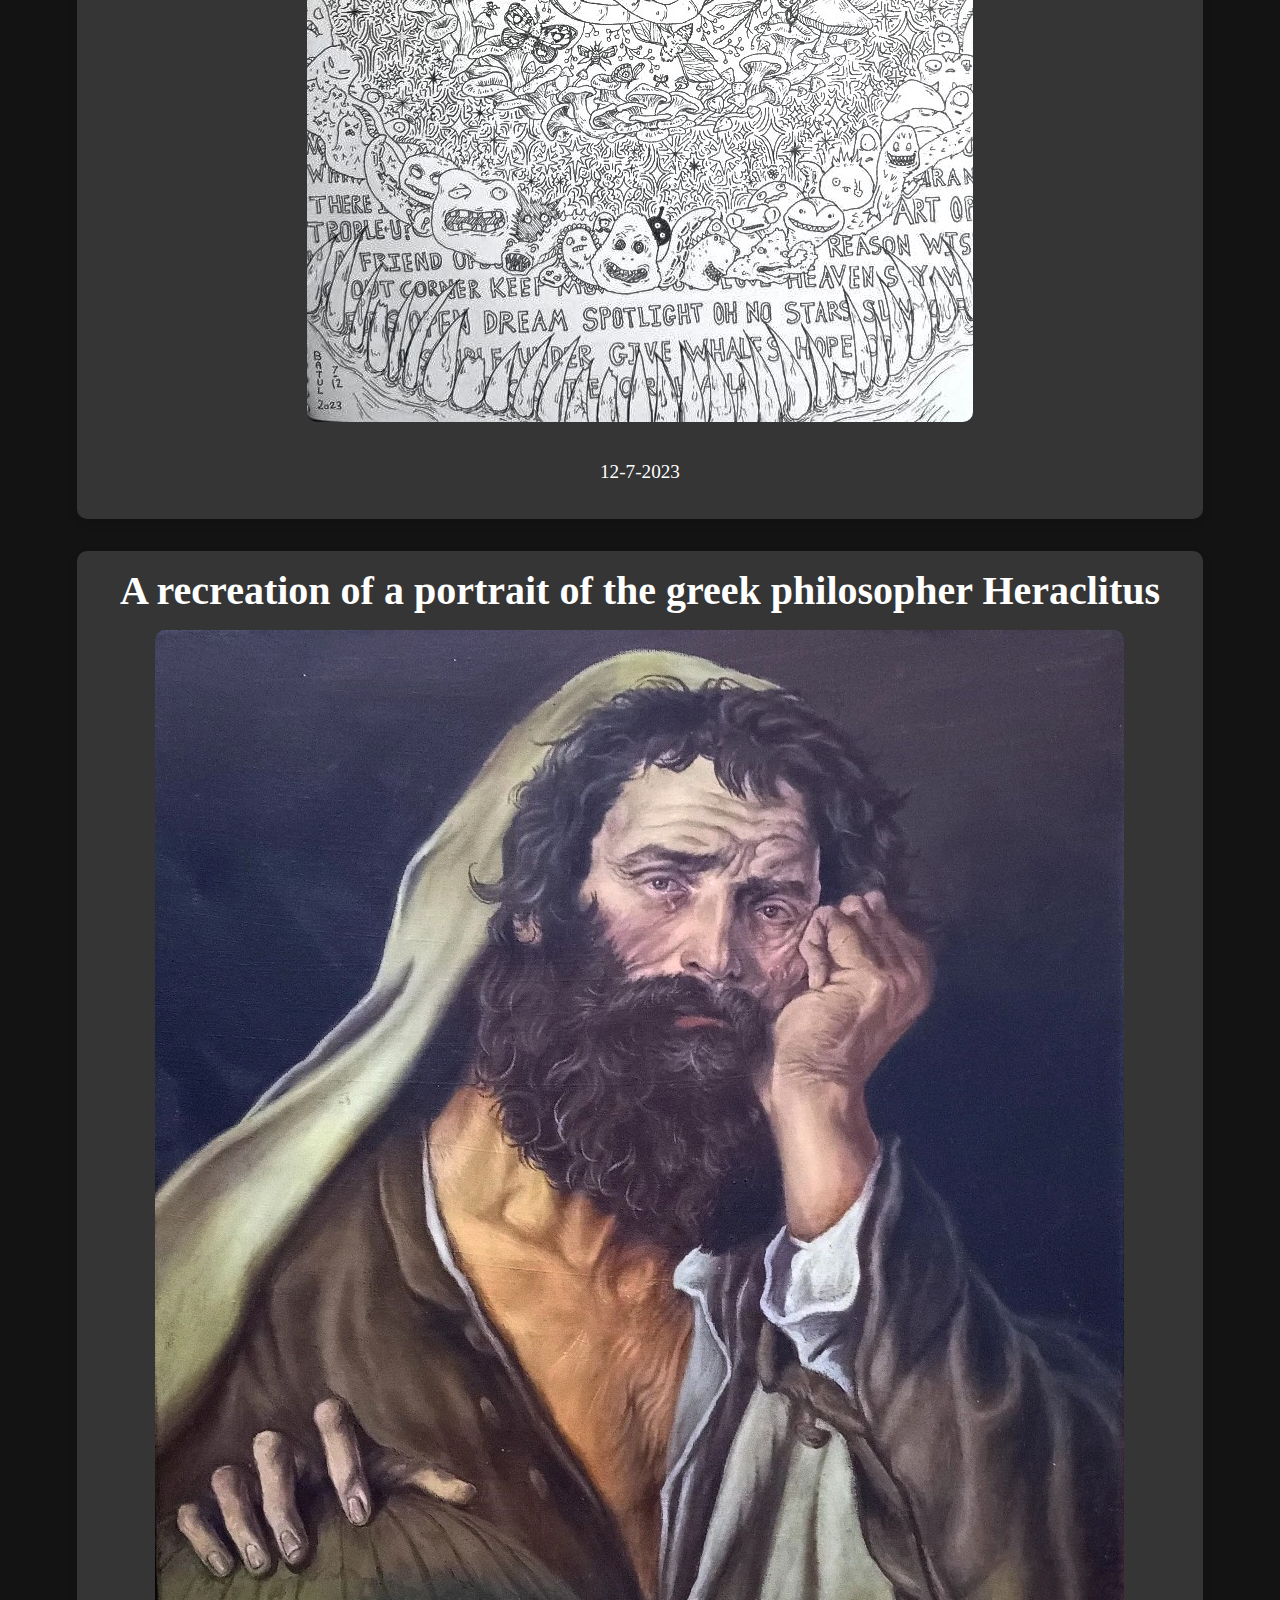
==== commit c70a956c: "a" ====
--- a/html/art.html
+++ b/html/art.html
@@ -13,6 +13,11 @@
         My Art Pieces
     </header>
     <main>
+        <section>
+            <h2>A pencil drawing of Samer Ismail</h2>
+            <img src="../img/kurt.jpg" alt="Art Piece">
+            <p>15-10-24</p>
+        </section>
         <section>
             <h2>A pencil drawing of Kurt Cobain</h2>
             <img src="../img/kurt.jpg" alt="Art Piece">
@@ -88,7 +93,7 @@
             <img src="../img/land.jpeg" alt="Art Piece">
             <p>2017</p>
         </section>
-        <a href="../home.html">
+        <a href="../index.html">
             <button>Back</button>
         </a>
     </main>
--- a/css/style2.css
+++ b/css/style2.css
@@ -1,9 +1,17 @@
 :root {
-    --primary: #474747;
+    --primary: #353535;
     --secondary: #516FBC;
-    --third: #000000;
-    --forth: #E48845;
+    --third: #131313;
+    --forth: #c58252;
+
     --fifth: #ffffff;
+    --header: 'Copperplate', 'Papyrus', 'Montserrat', fantasy;
+    --text: 'Copperplate', 'Copperplate Gothic Light', 'Montserrat', serif;
+}
+
+
+html {
+    scroll-behavior: smooth;
 }
 
 body {
@@ -21,7 +29,7 @@
     text-align: center;
     font-size: 3rem;
     border-radius: 0rem 0rem 4rem 4rem;
-    font-family: 'broadway';
+    font-family: var(--header);
 
 }
 
@@ -35,12 +43,13 @@
 section {
     width: 60%;
     max-width: 1200px;
-    margin: 2rem 0;
+    margin: 1rem 0;
     background-color: var(--primary);
     border-radius: 10px;
     box-shadow: 0 4px 8px rgba(0, 0, 0, 0.1);
-    padding: 2rem;
+    padding: 1rem;
     text-align: center;
+    width: 90%;
 }
 
 h2 {
@@ -48,14 +57,15 @@
     color: var(--fifth);
     margin-bottom: 1rem;
     margin-top: 0rem;
-    font-family: 'broadway';
+    font-family: var(--header);
+    text-align: center;
 
 }
 
 p {
     font-size: 1.2em;
     color: var(--fifth);
-    font-family: Copperplate, "Copperplate Gothic", fantasy;
+    font-family: var(--text);
 
 }
 
@@ -73,7 +83,7 @@
     border-radius: 2rem;
     cursor: pointer;
     transition: background 0.3s;
-    font-family: Copperplate, "Copperplate Gothic", fantasy;
+    font-family: var(--text);
 
 }
 
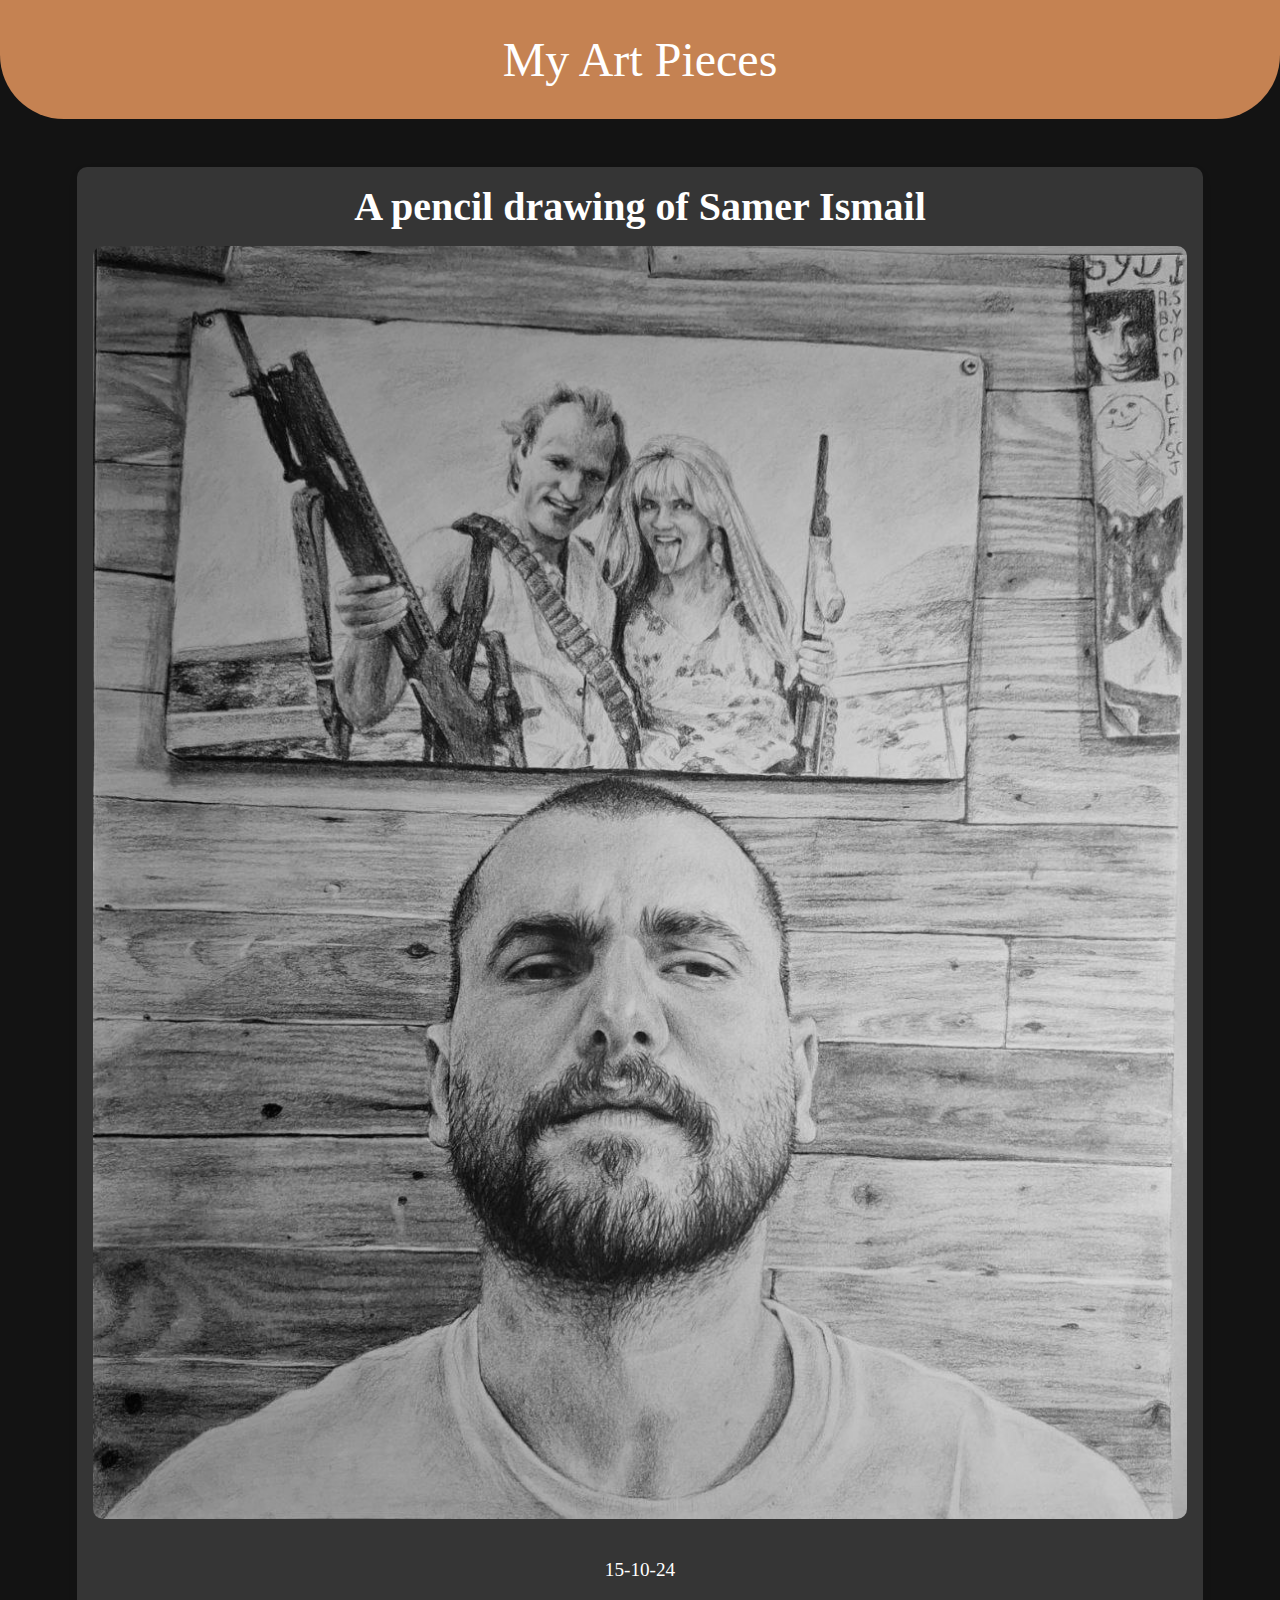
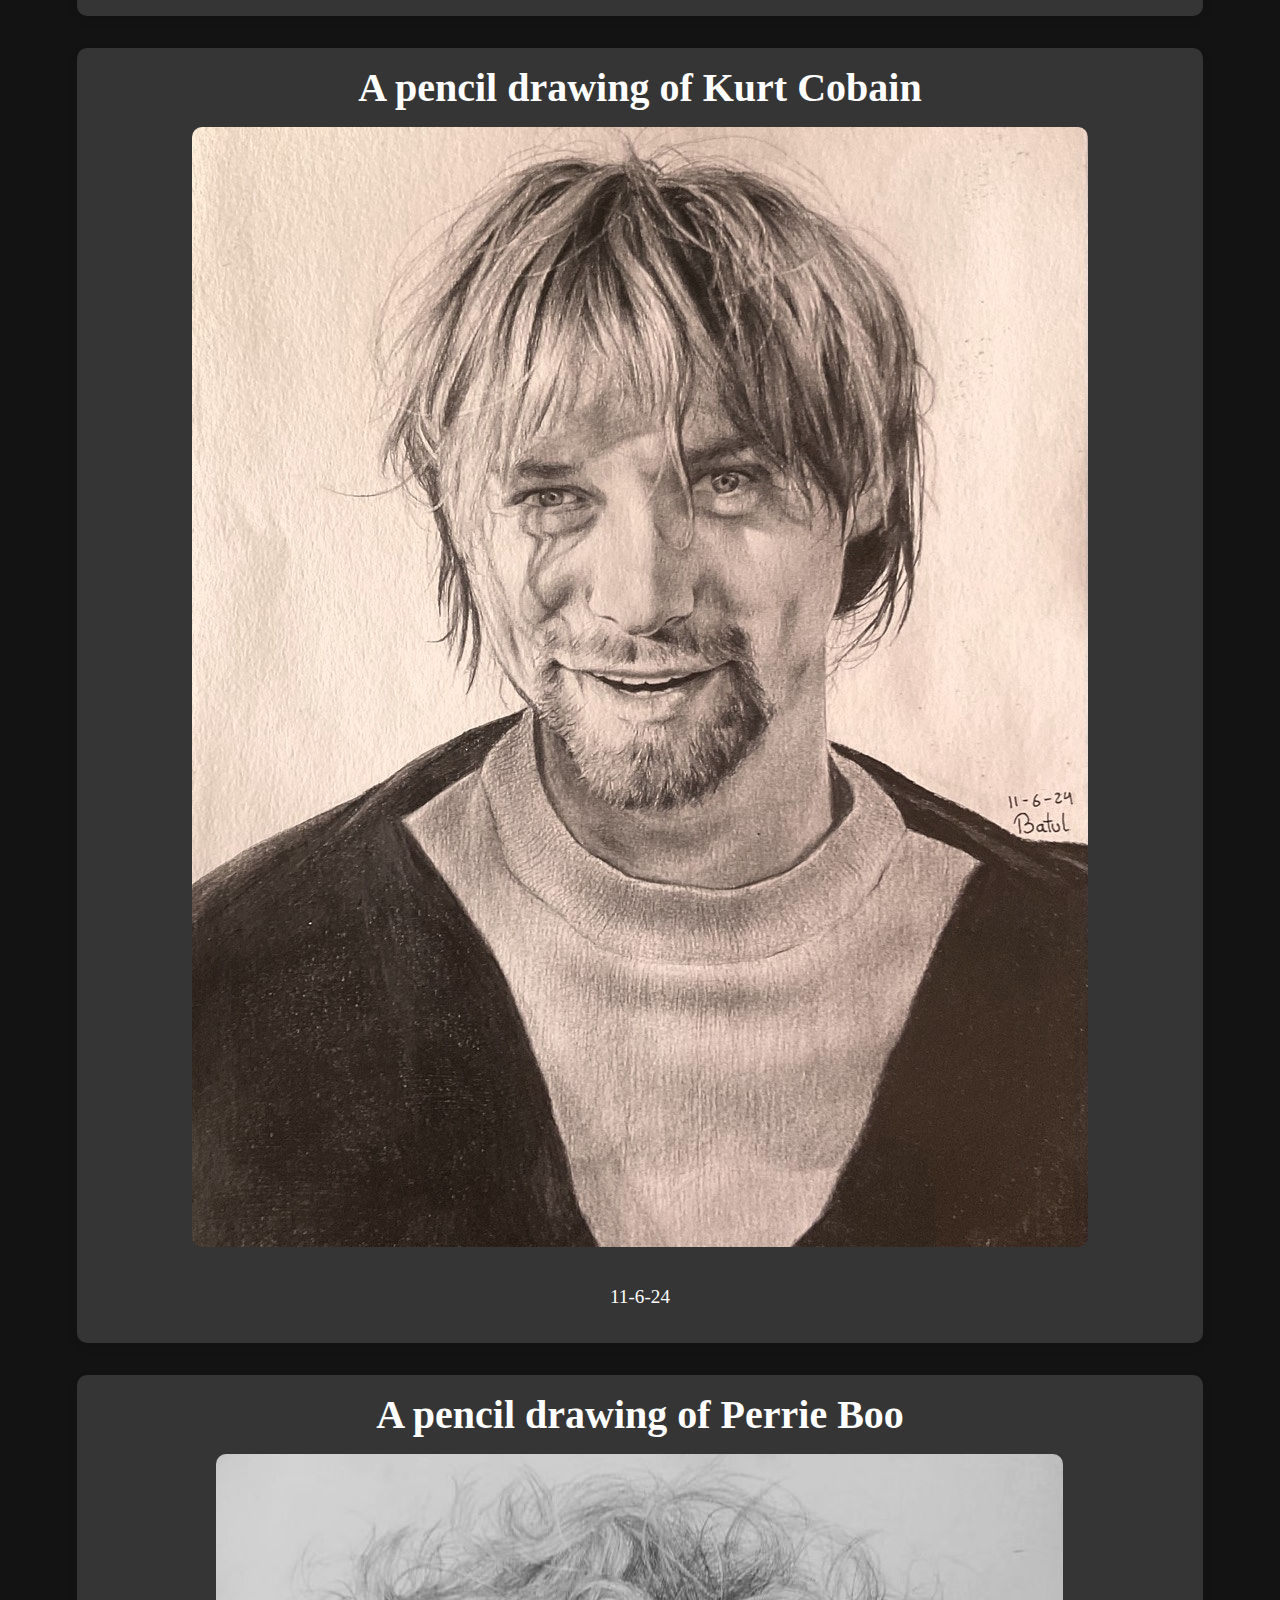
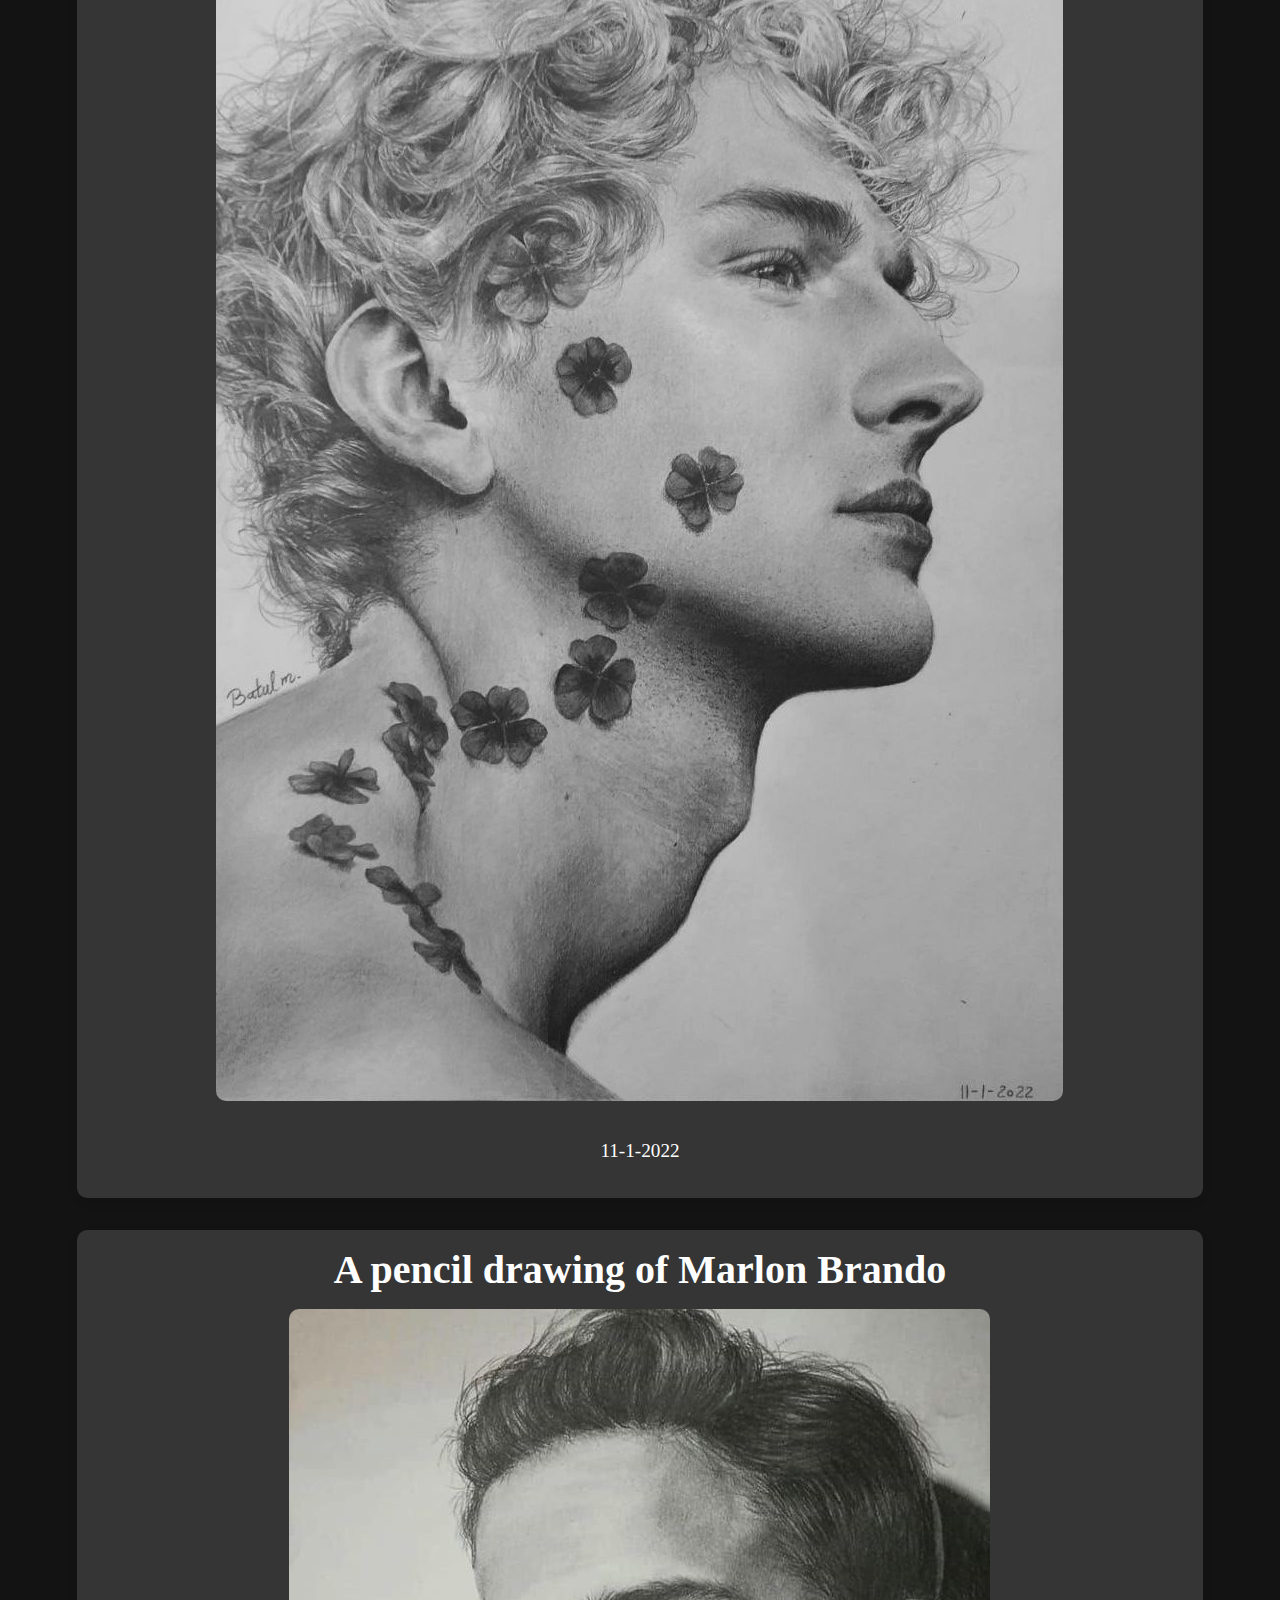
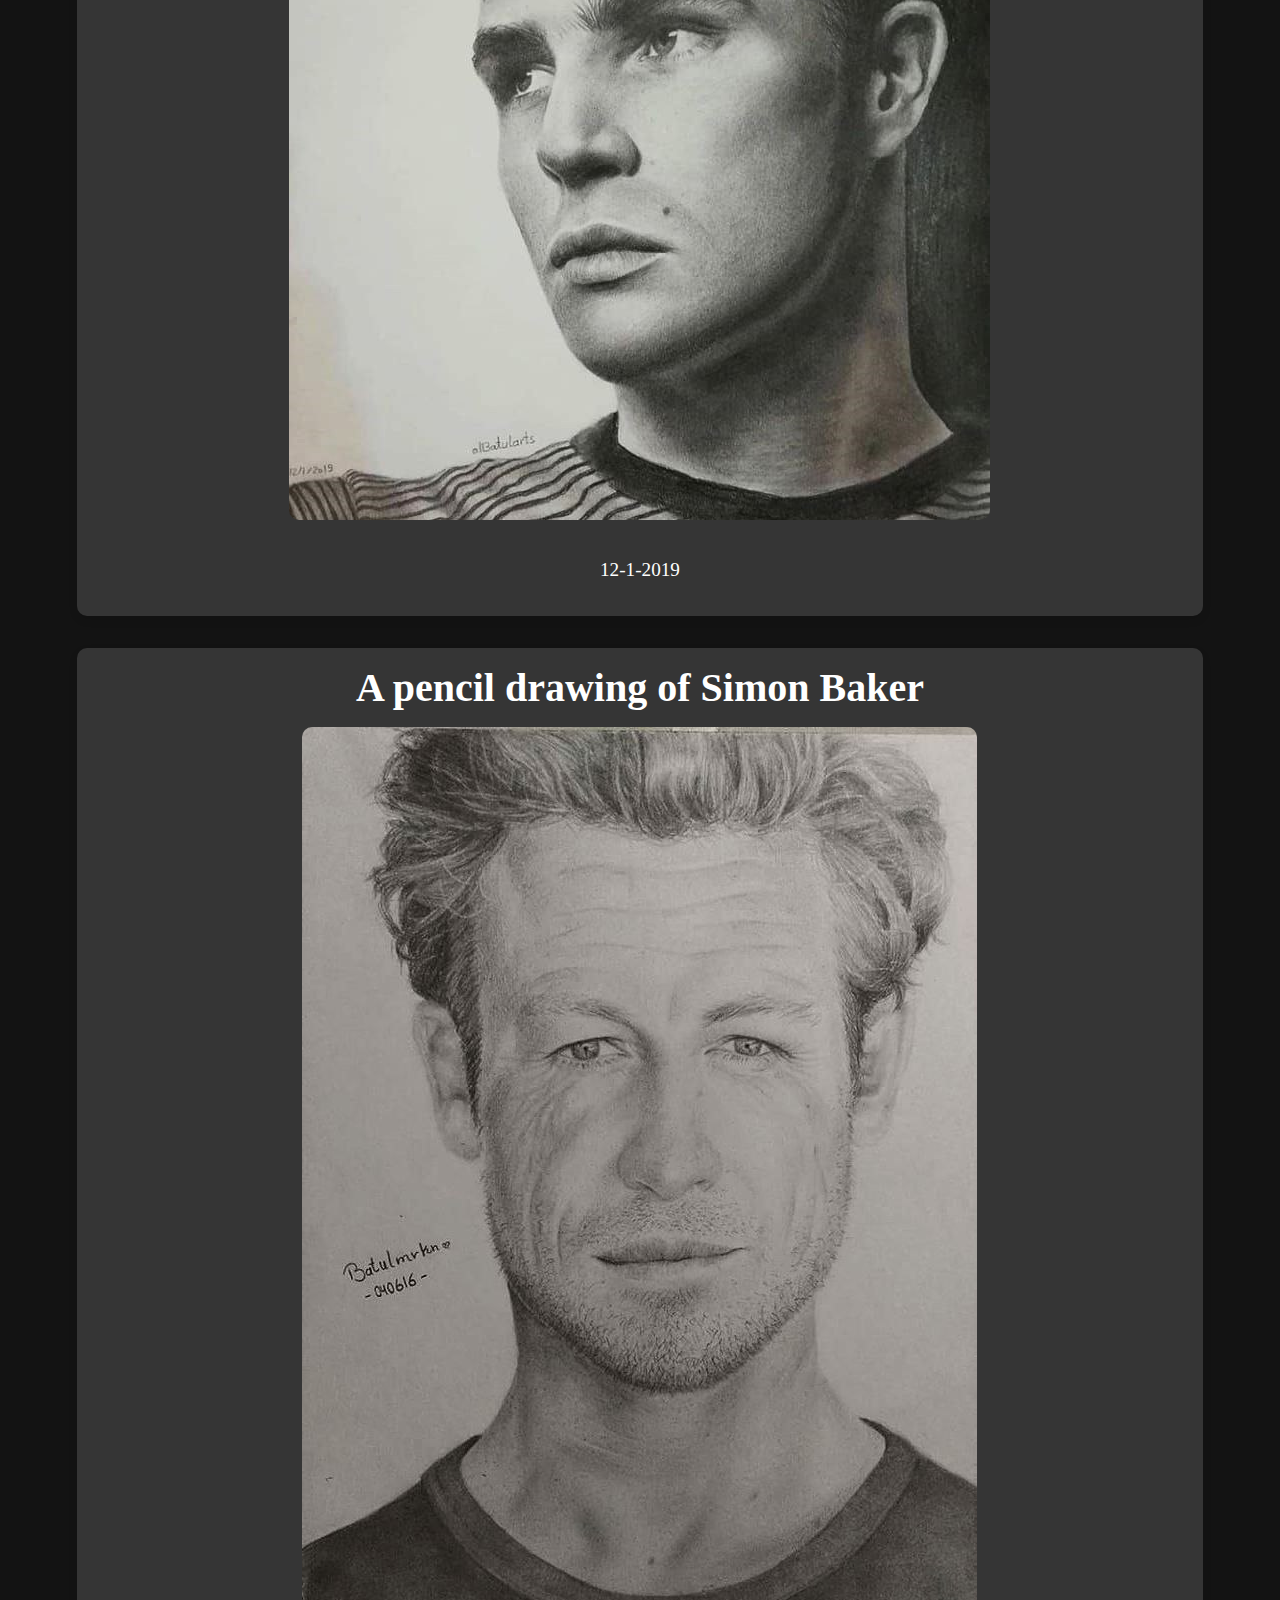
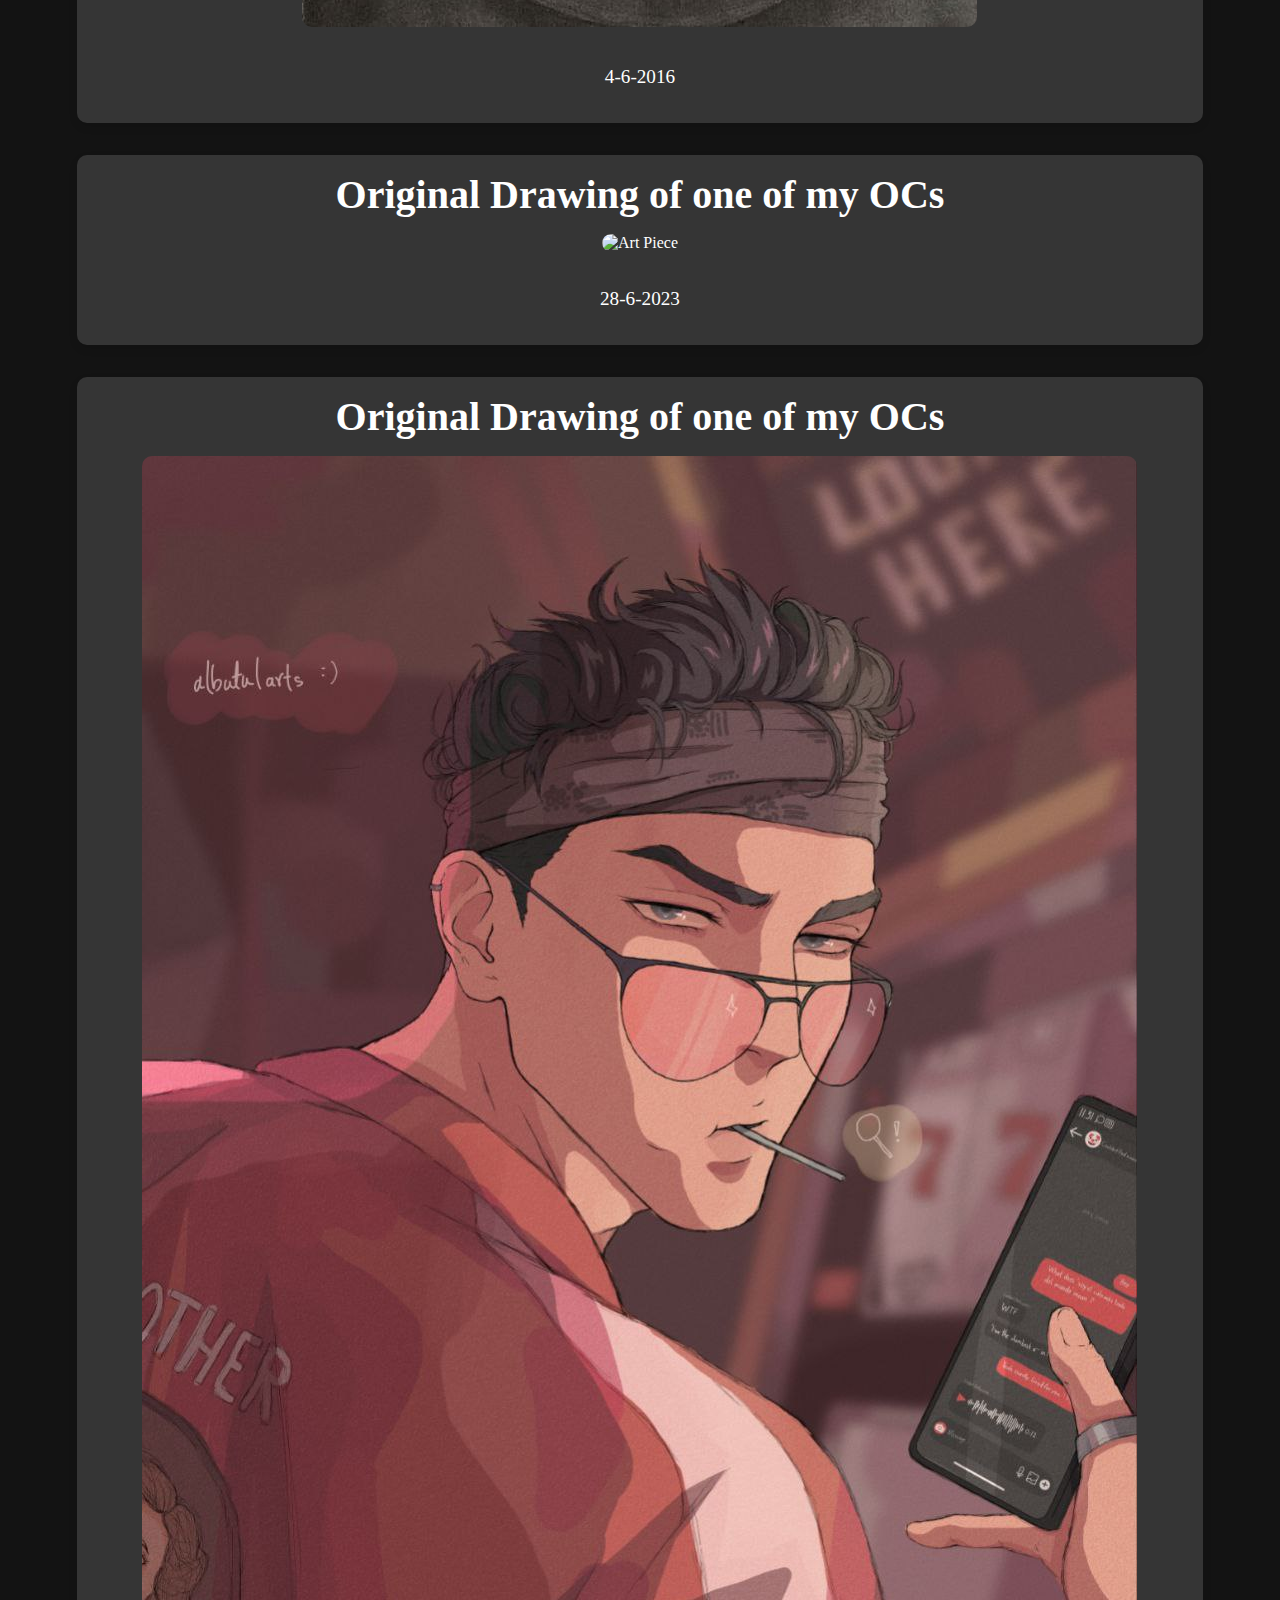
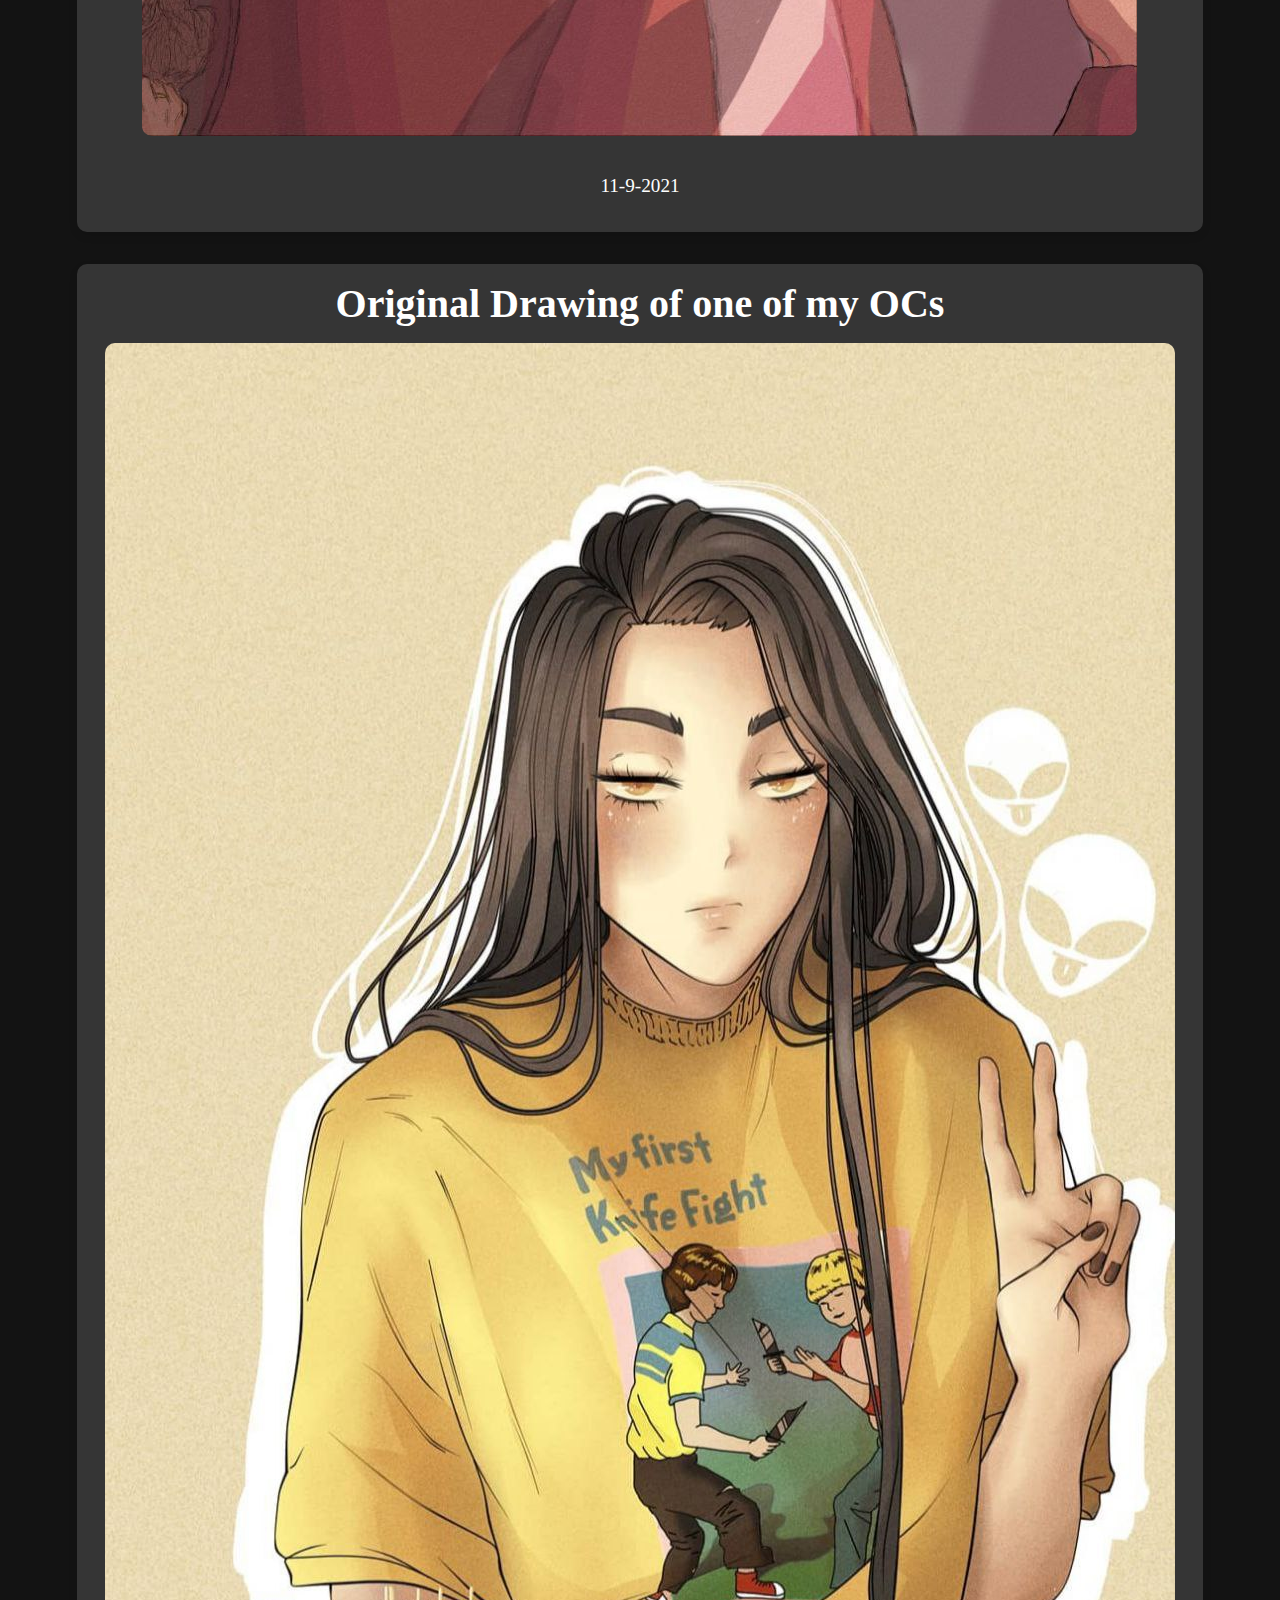
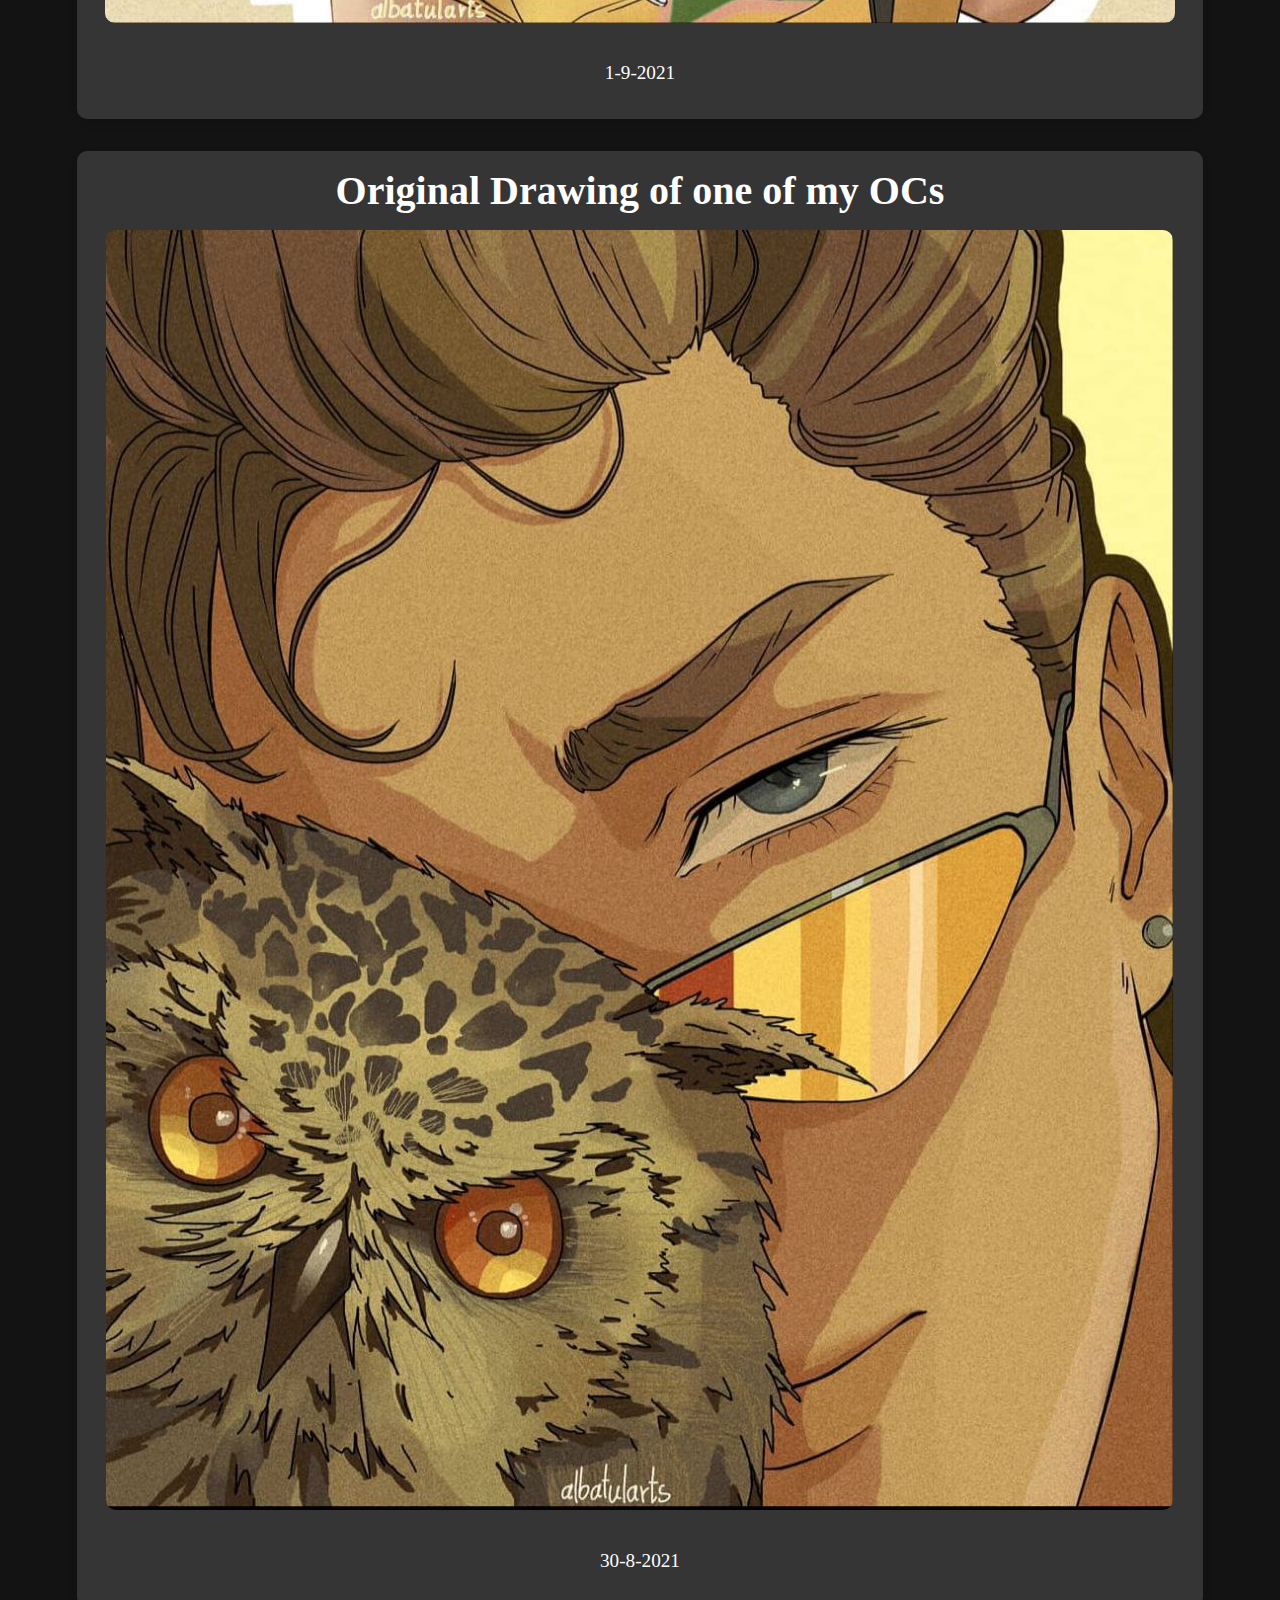
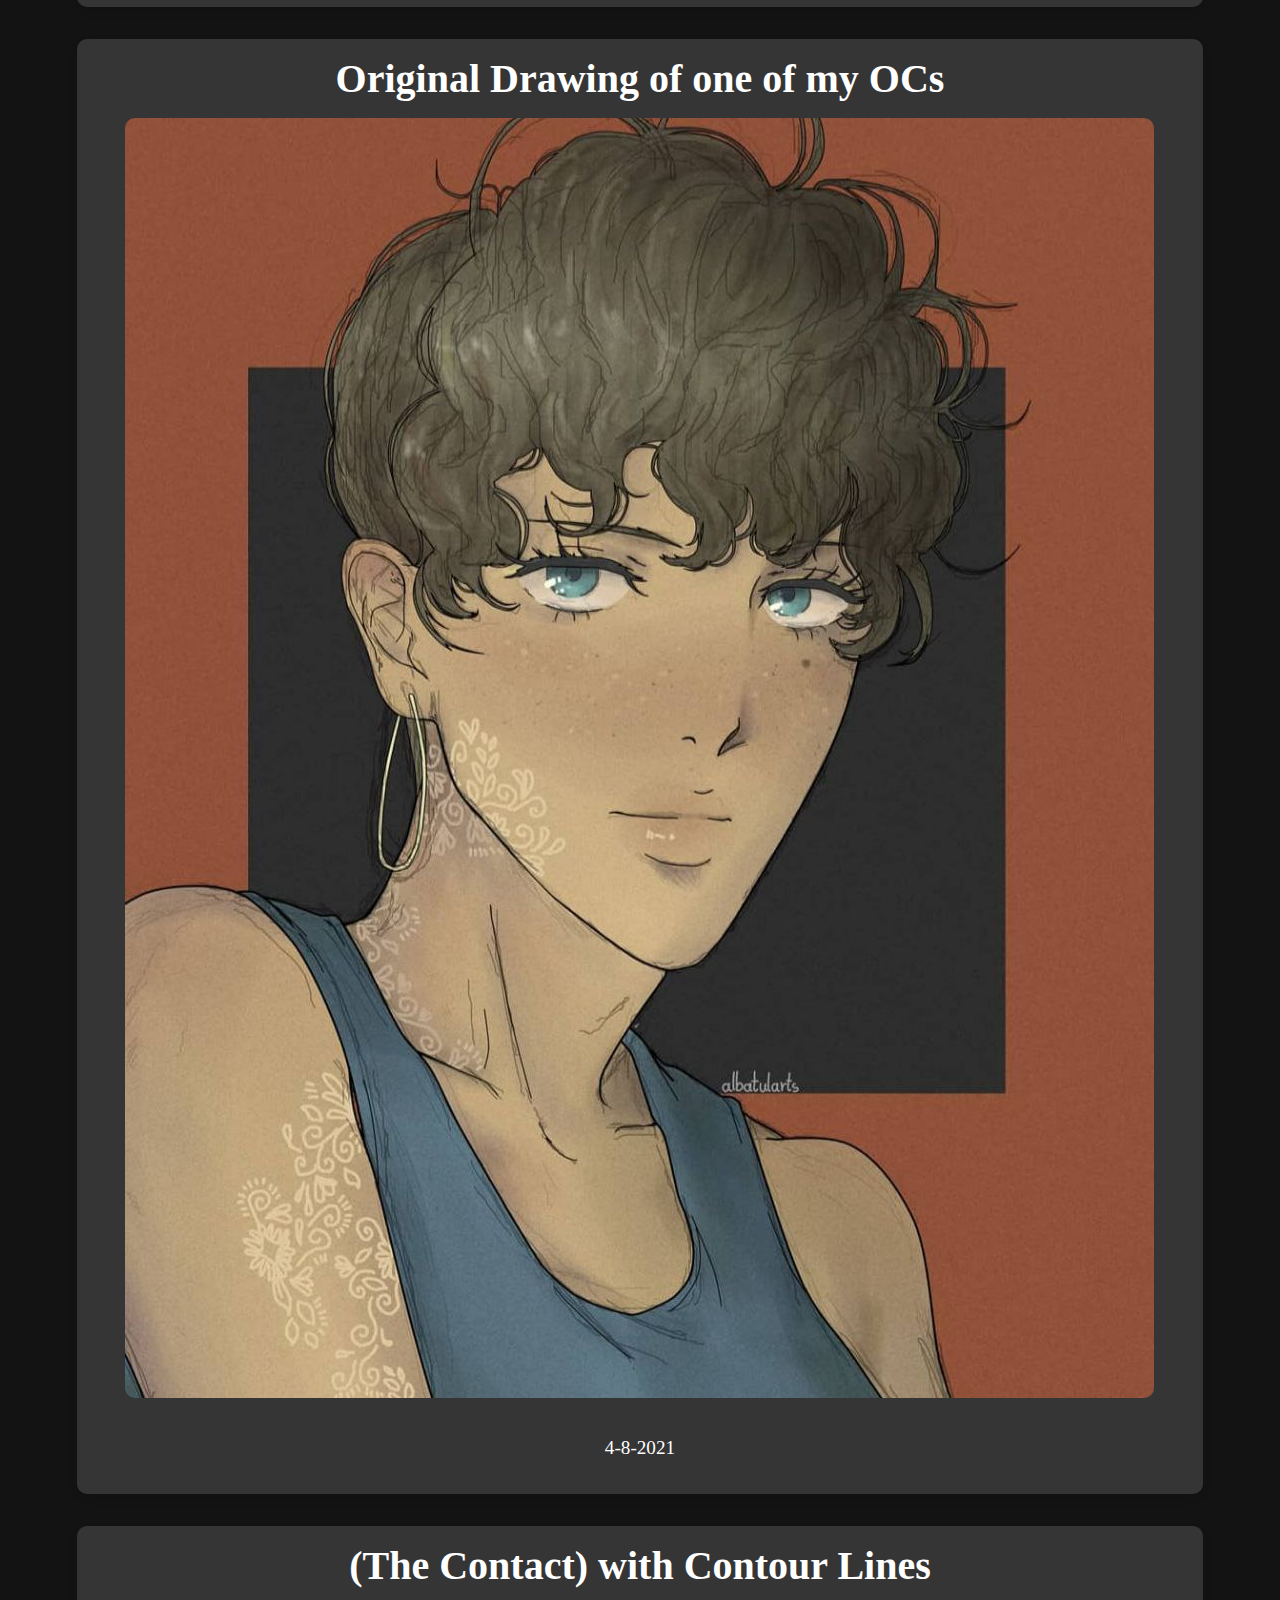
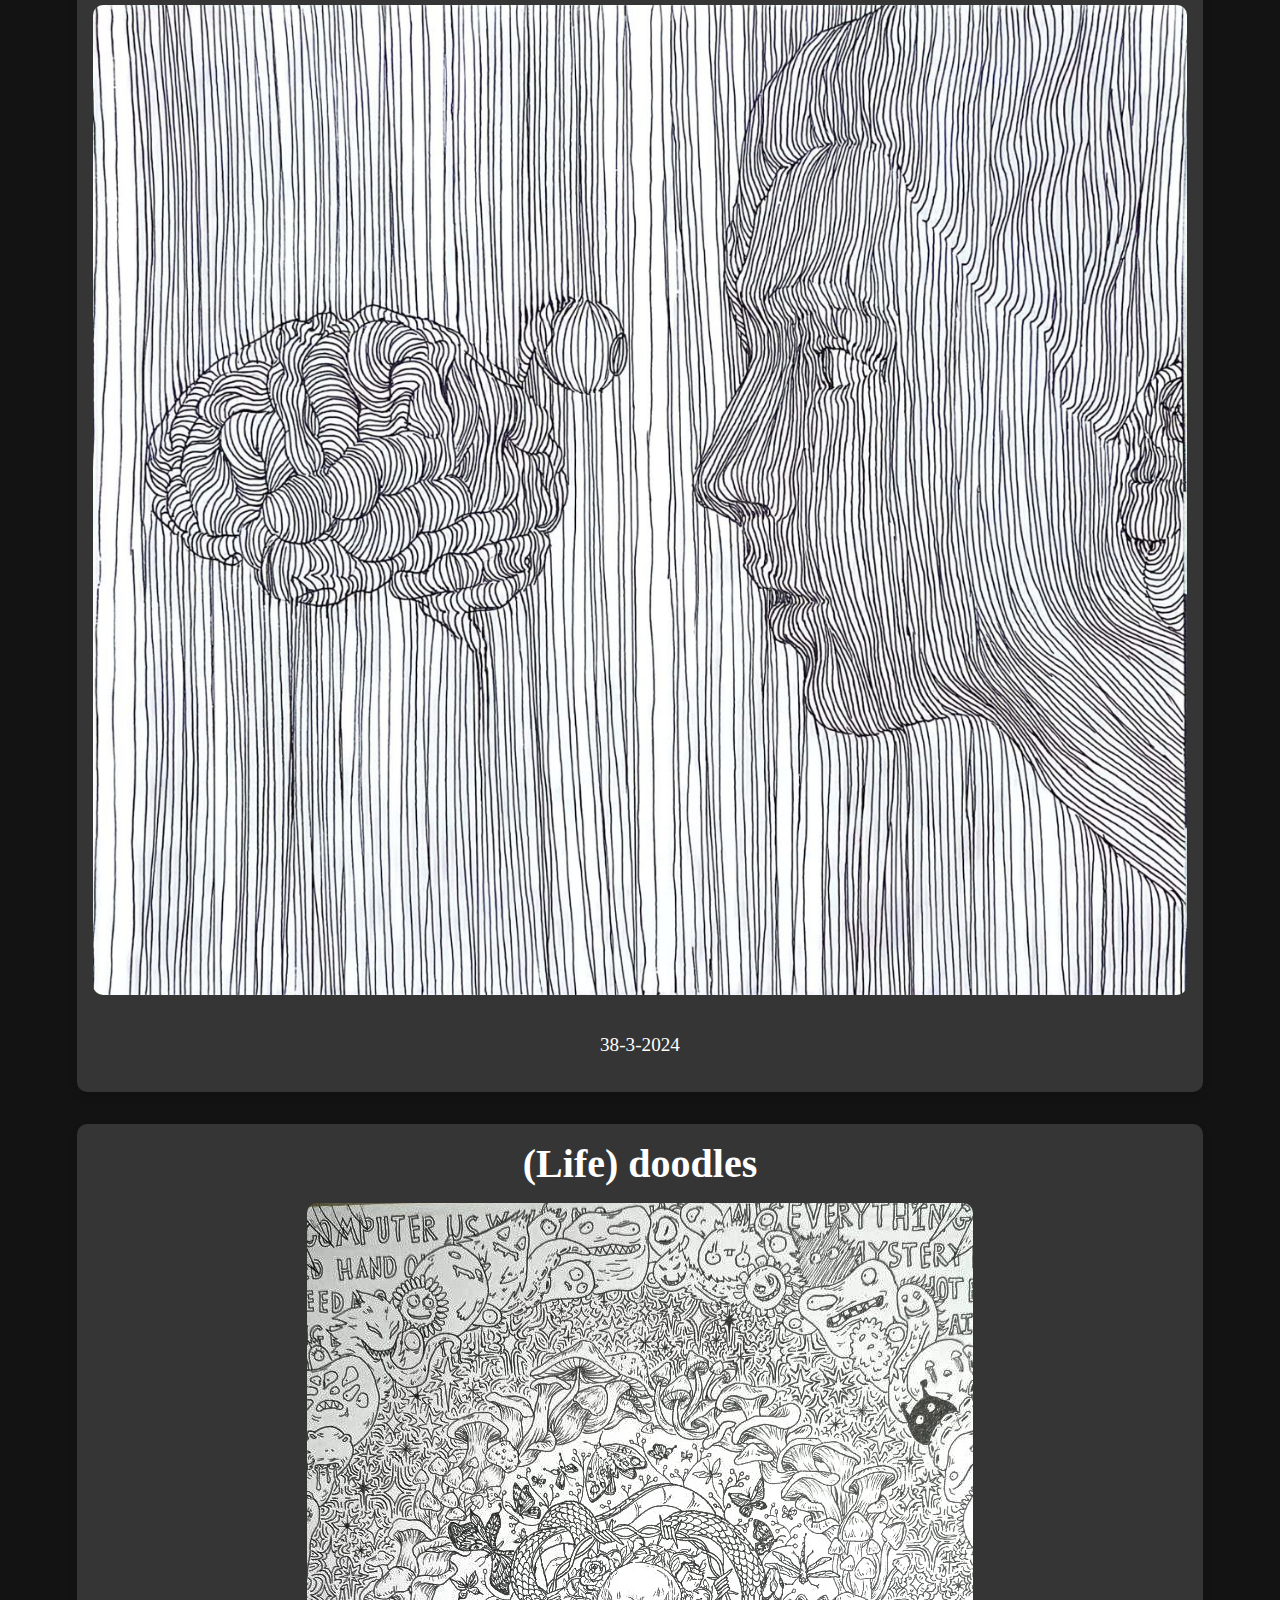
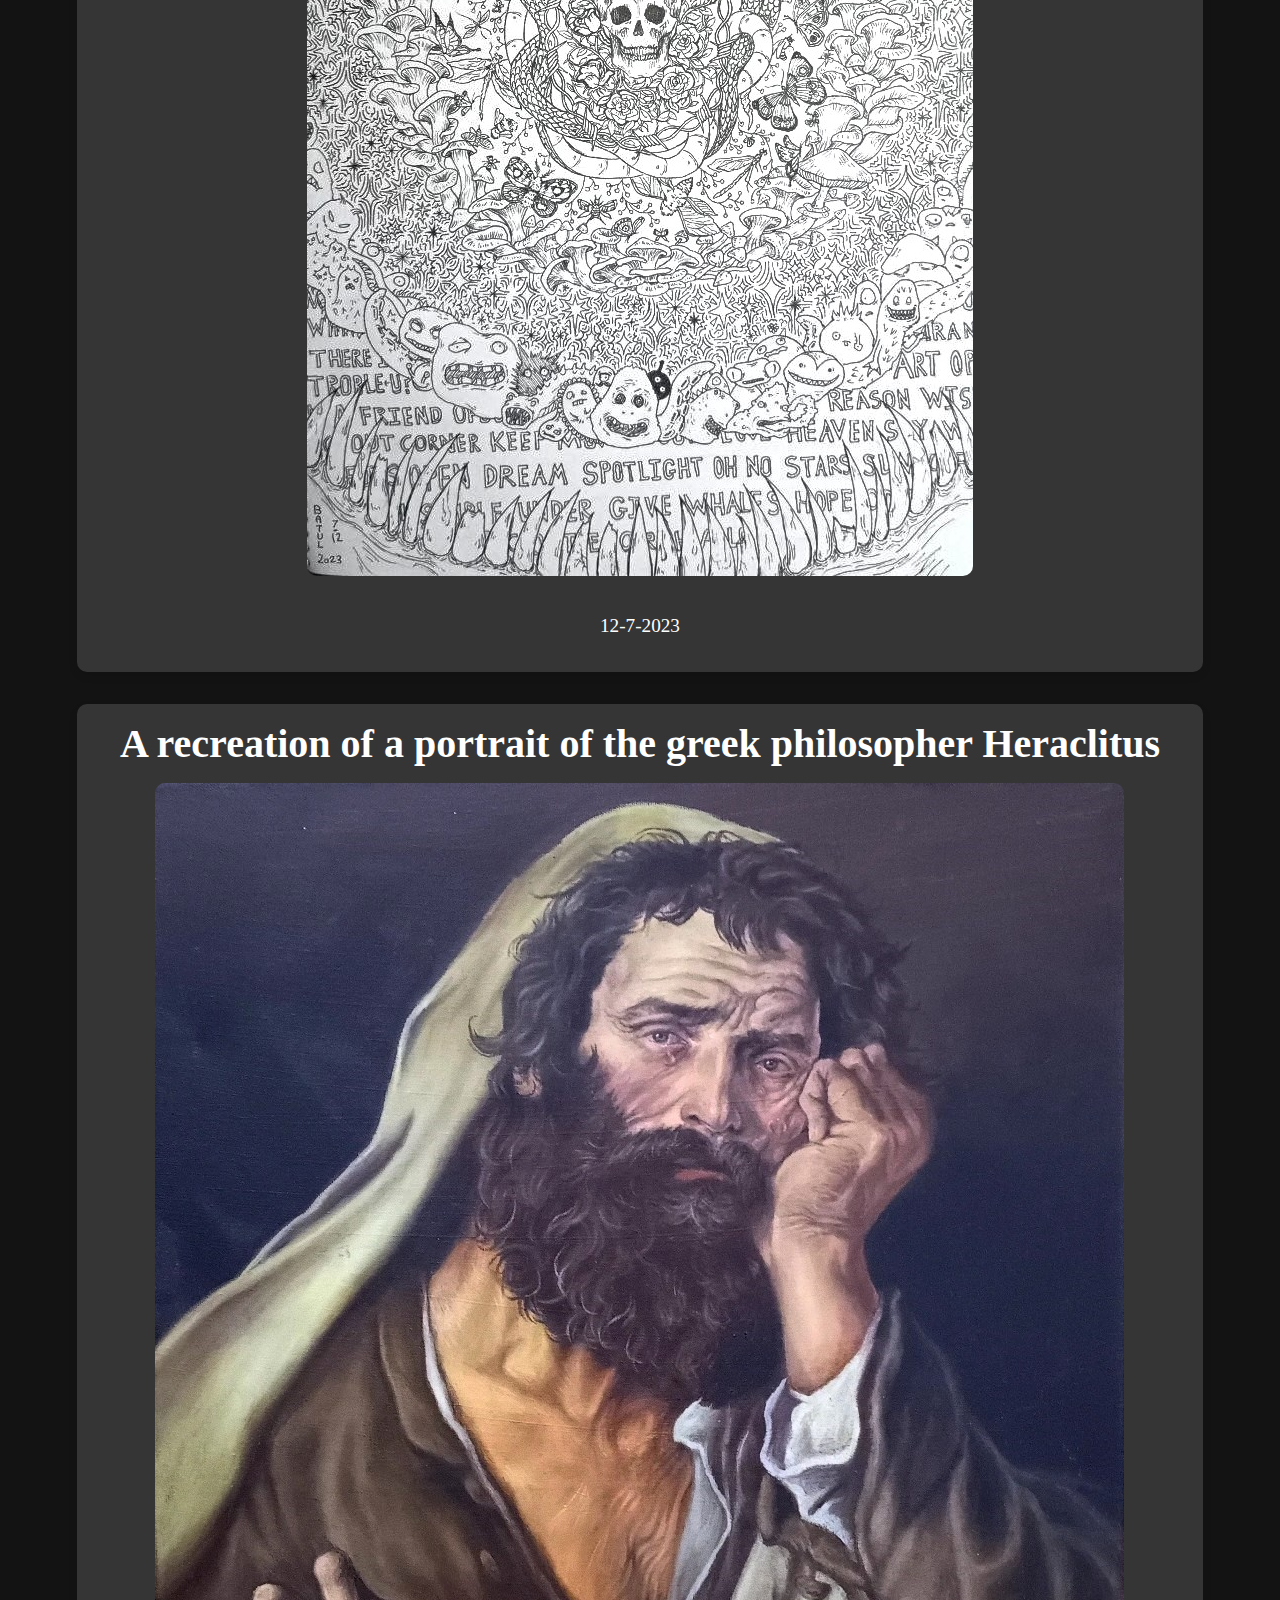
==== commit 9576de56: "d" ====
--- a/html/art.html
+++ b/html/art.html
@@ -15,7 +15,7 @@
     <main>
         <section>
             <h2>A pencil drawing of Samer Ismail</h2>
-            <img src="../img/kurt.jpg" alt="Art Piece">
+            <img src="../img/samer.jpg" alt="Art Piece">
             <p>15-10-24</p>
         </section>
         <section>
